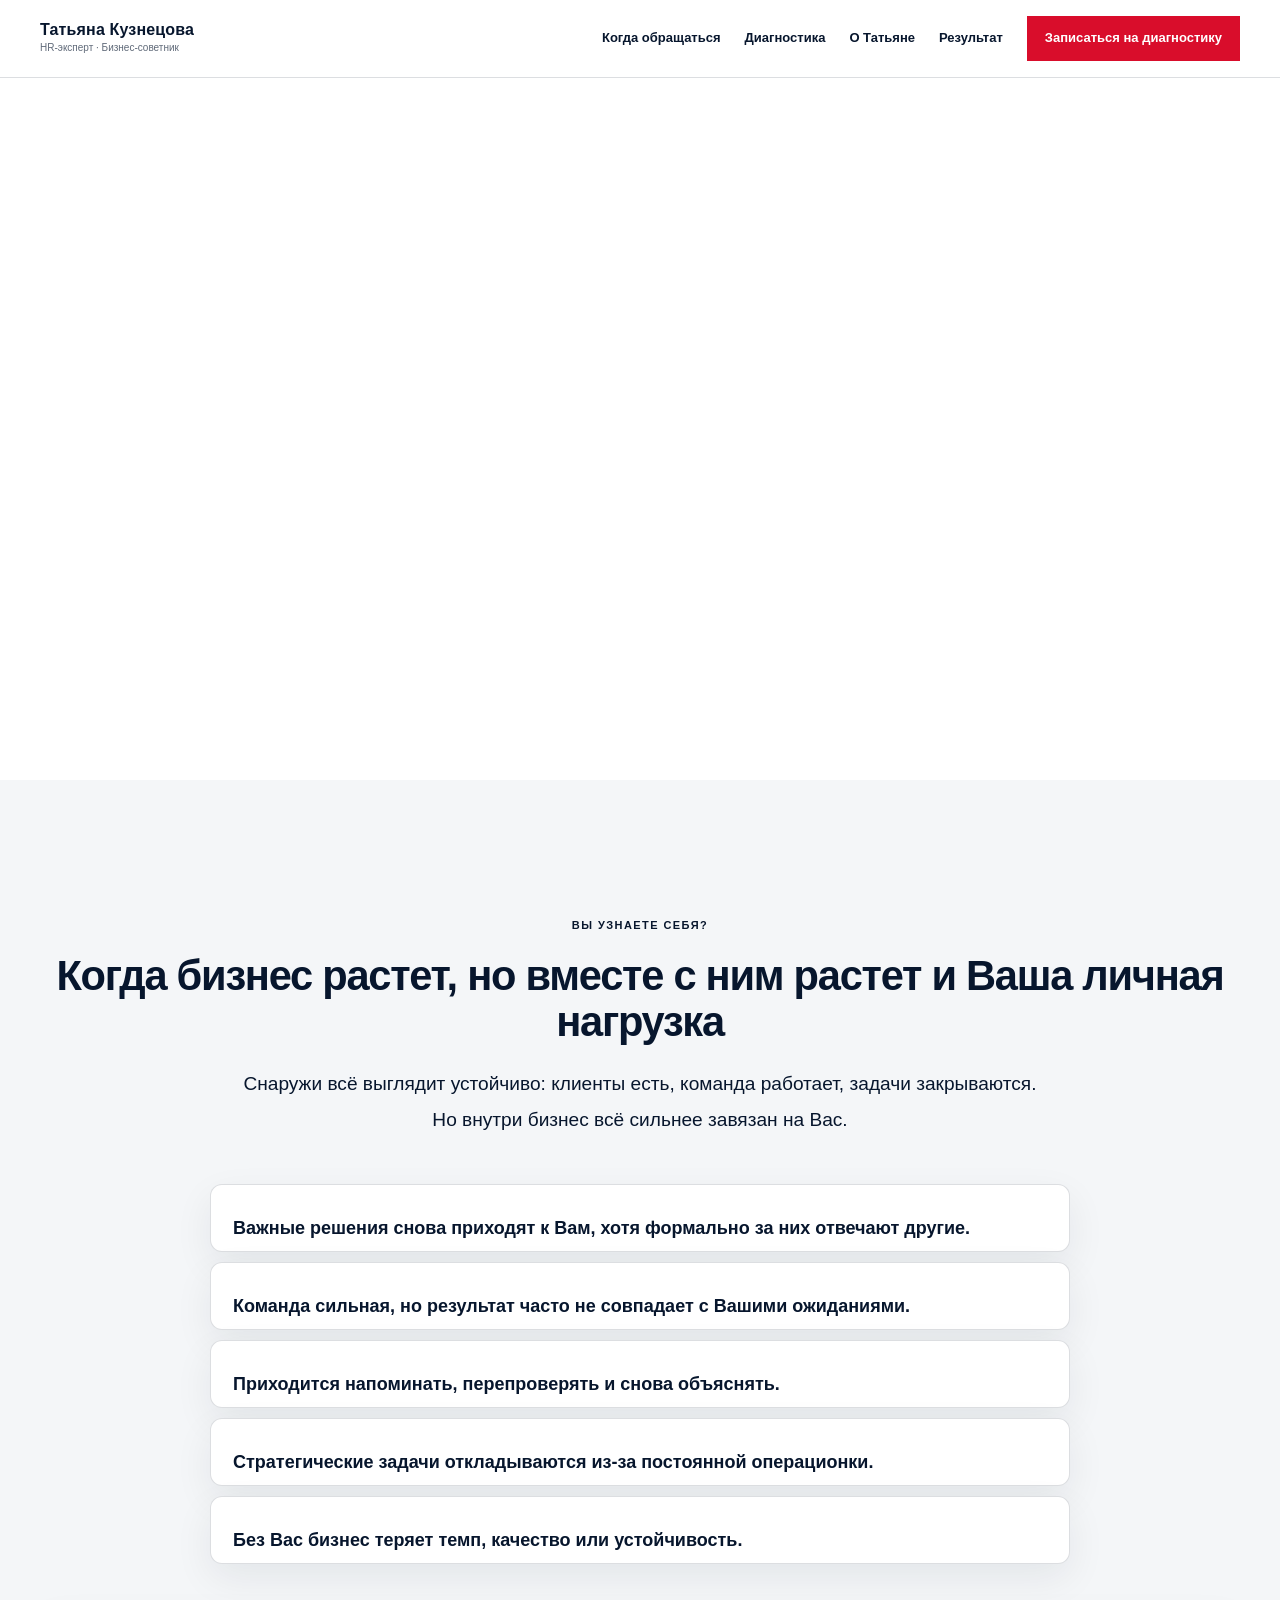
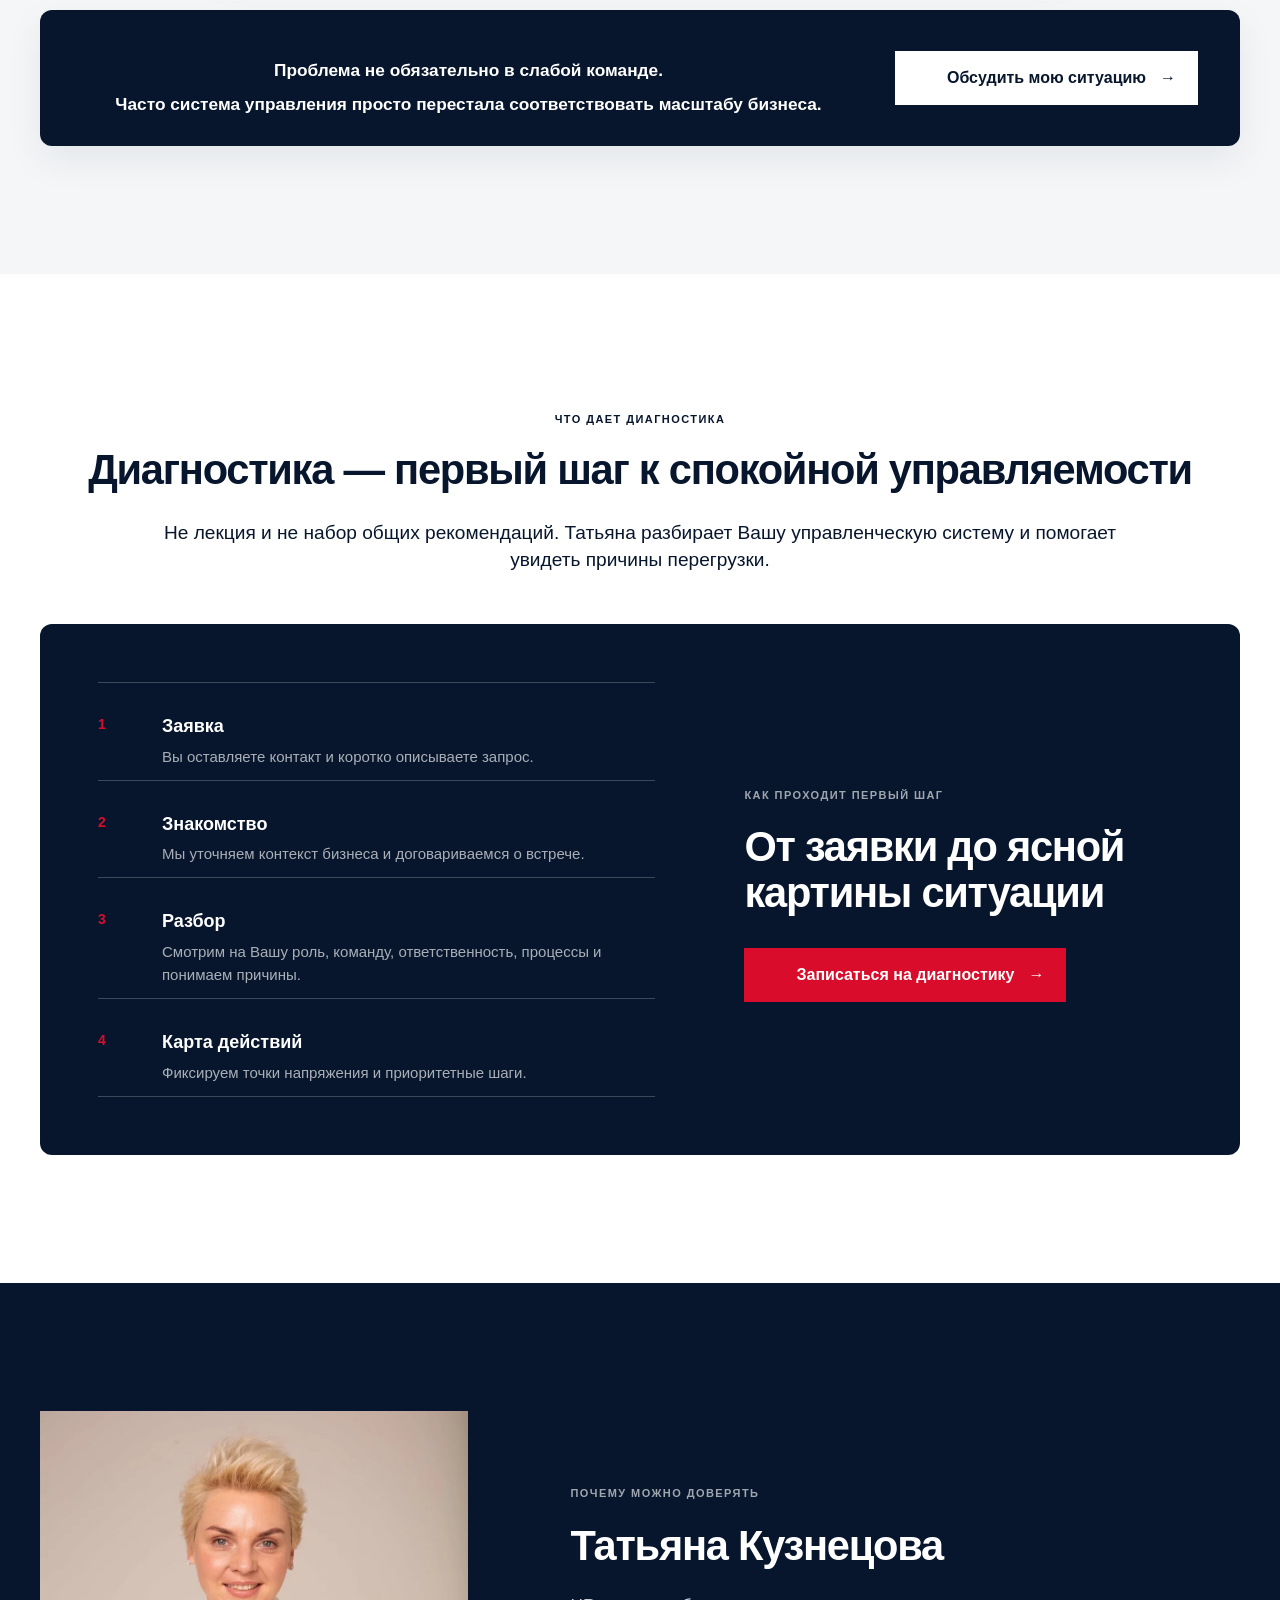
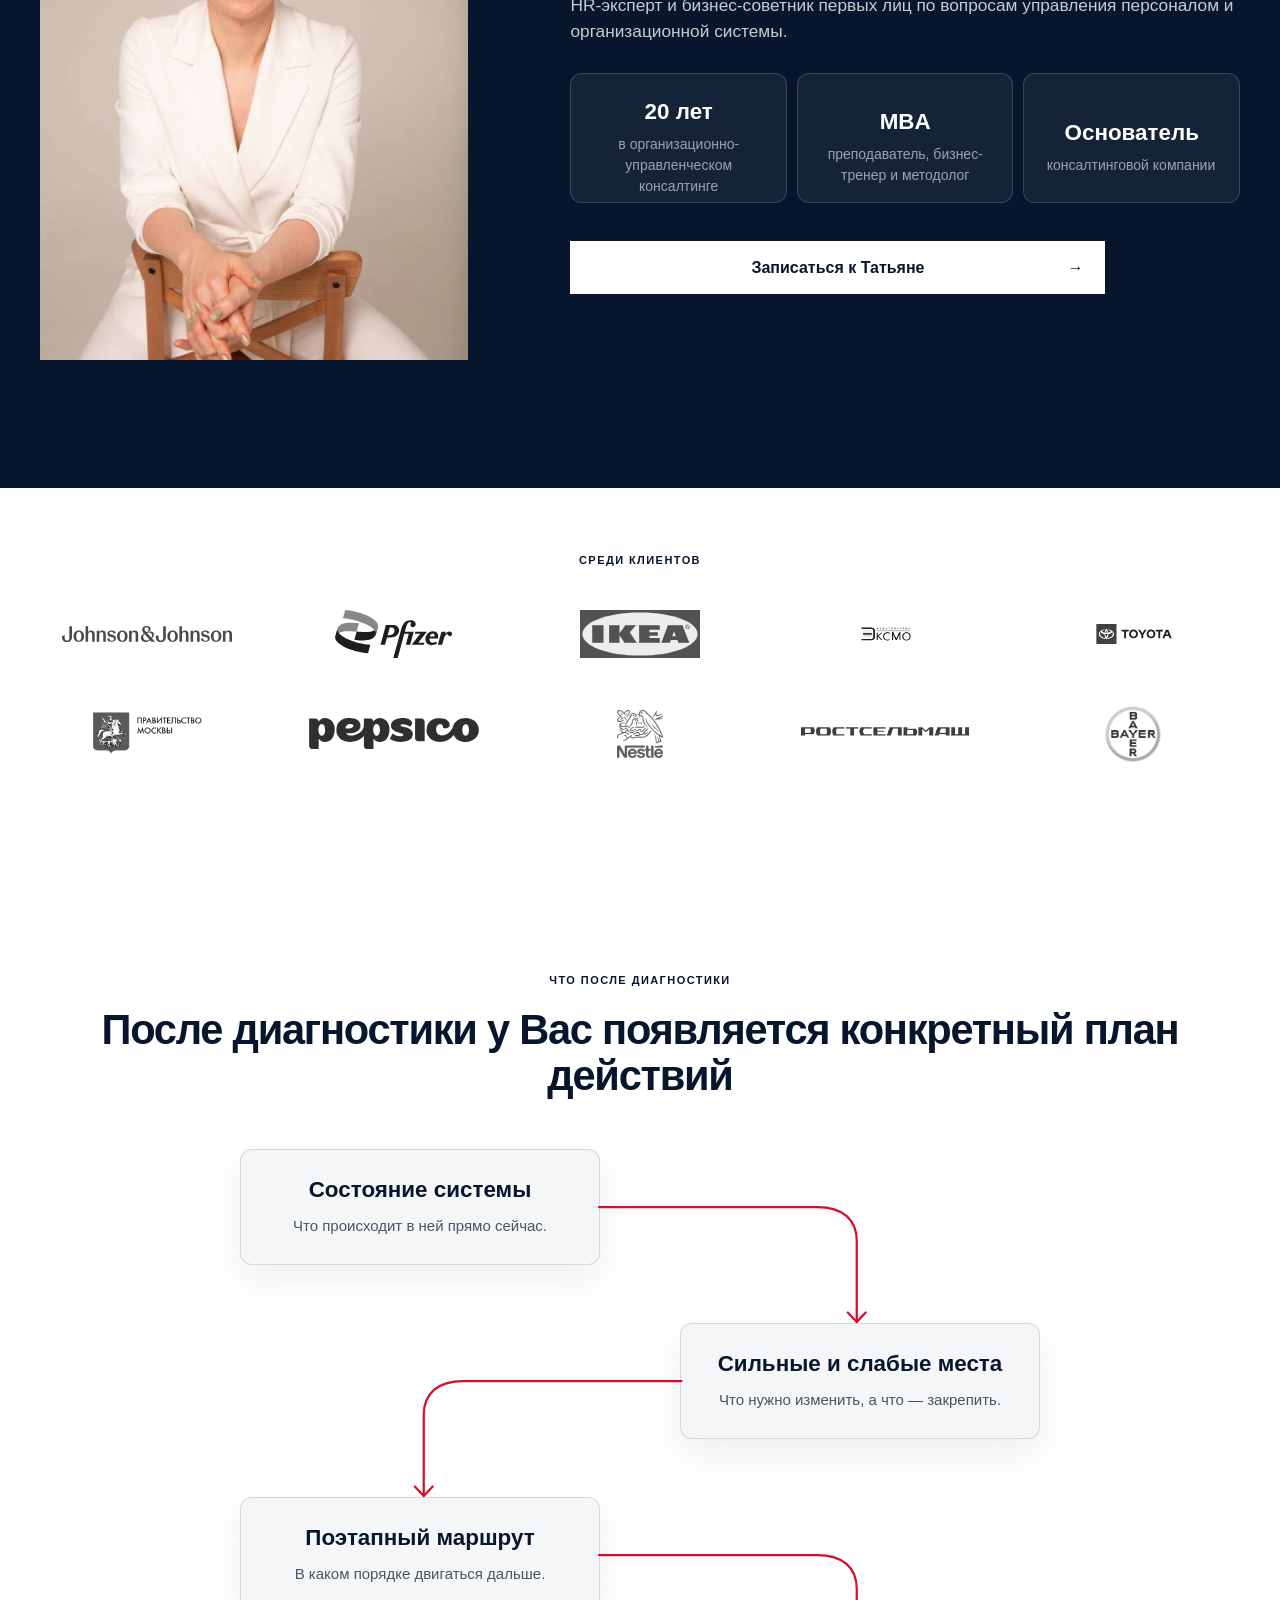
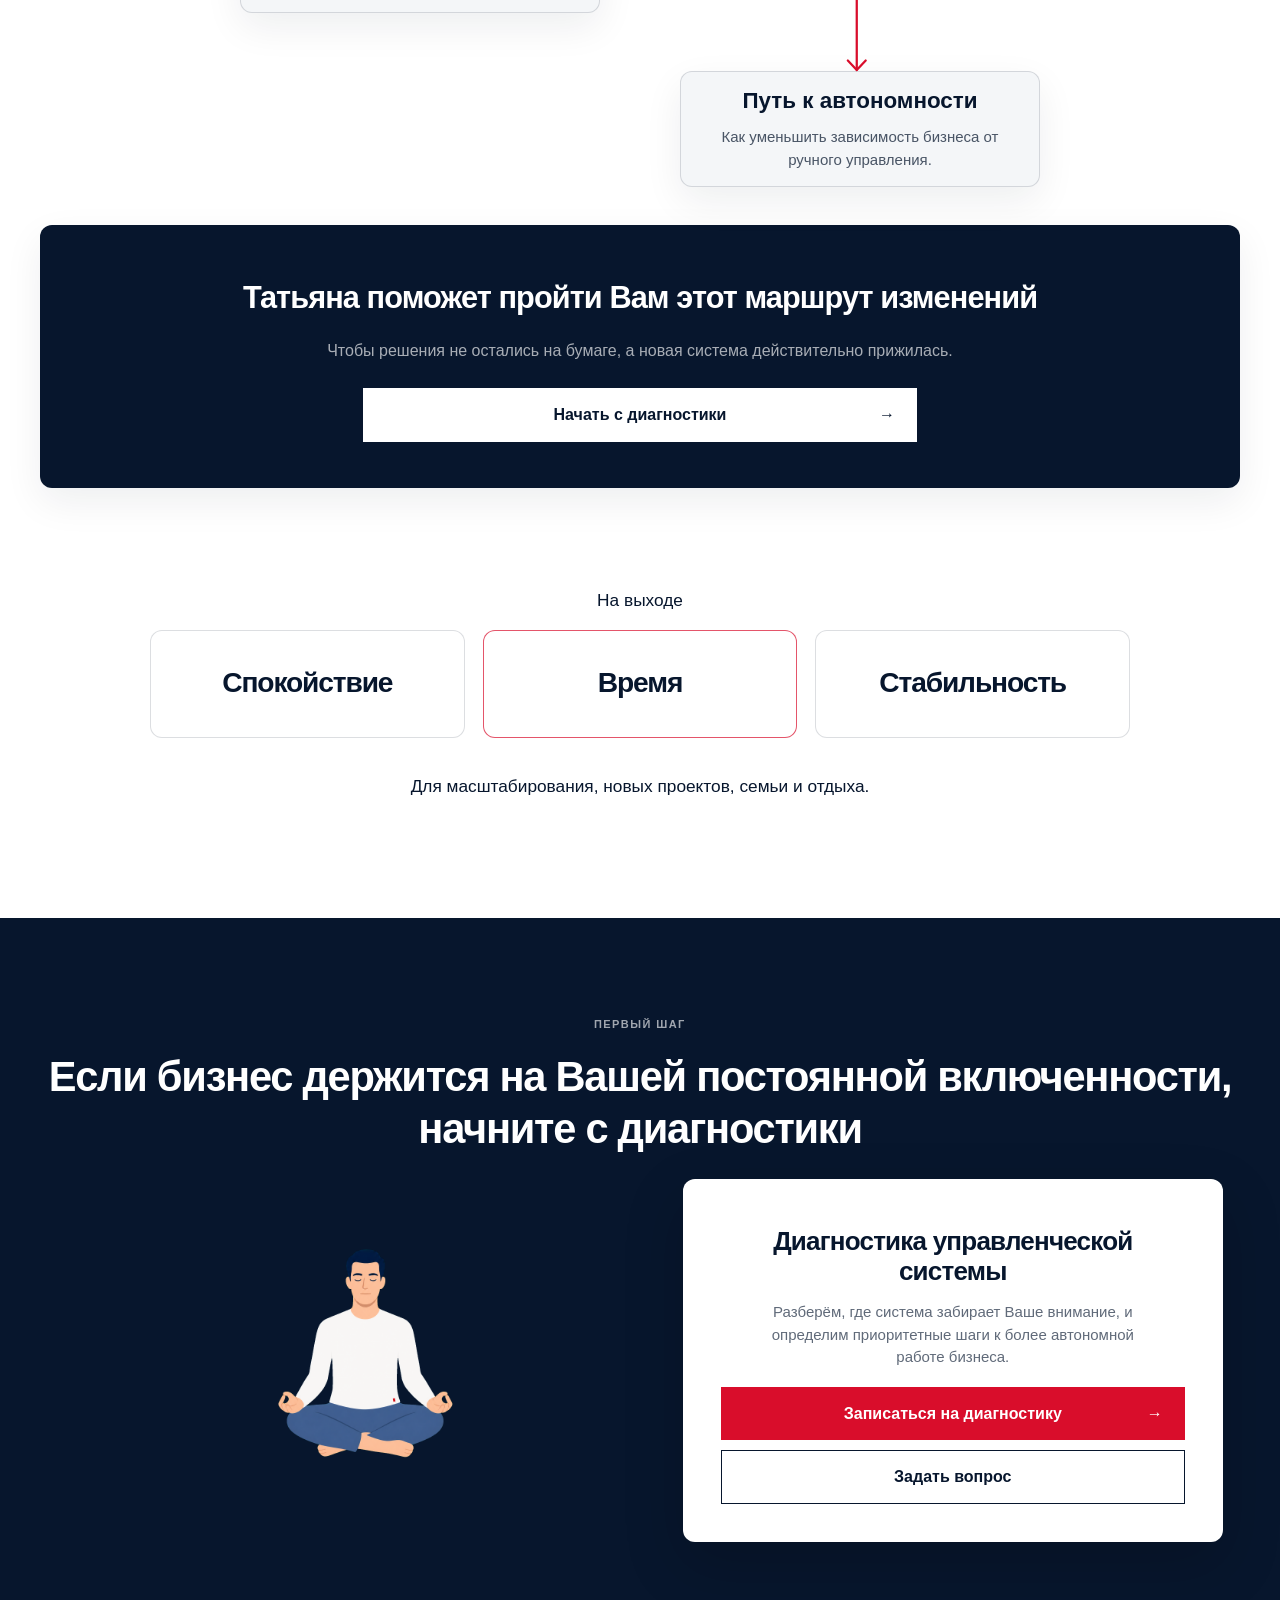
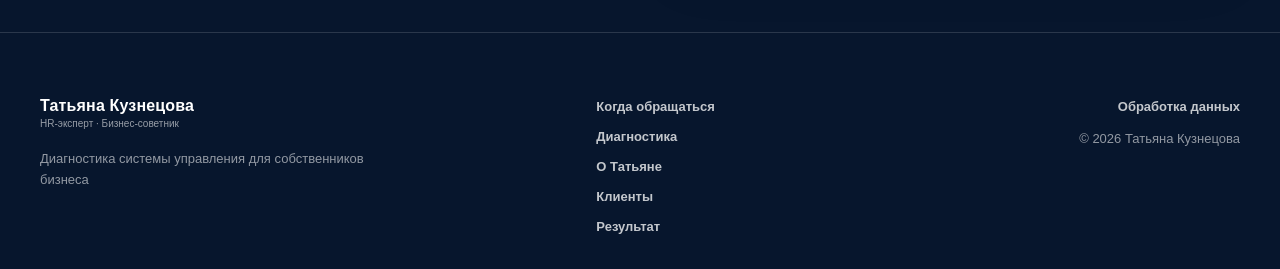
==== index.html @ 5a3c9b2d "1" ====
<!doctype html>
<html lang="ru" class="typography-preview">
<head>
  <meta charset="utf-8">
  <meta name="viewport" content="width=device-width, initial-scale=1">
  <meta name="theme-color" content="#07162d">
  <meta name="description" content="Диагностика системы управления с Татьяной Кузнецовой — для собственников и первых лиц бизнеса.">
  <meta property="og:title" content="Татьяна Кузнецова — диагностика системы управления">
  <meta property="og:description" content="Верните себе время, а бизнесу — эффективность.">
  <meta property="og:type" content="website">
  <meta property="og:image" content="assets/images/tatiana-white.jpg">
  <title>Татьяна Кузнецова — диагностика системы управления</title>
  <link rel="icon" href="assets/favicon.svg" type="image/svg+xml">
  <link rel="stylesheet" href="assets/css/site.css">
  <link rel="stylesheet" href="assets/css/typography-preview.css">
  <script src="assets/js/site.js" defer></script>
</head>
<body>
  <a class="skip-link" href="#main">К содержанию</a>

  <header class="site-header" data-header>
    <a class="brand" href="#top" aria-label="Татьяна Кузнецова — на главную">
      <span class="brand-copy"><strong>Татьяна Кузнецова</strong><small>HR-эксперт · Бизнес-советник</small></span>
    </a>
    <button class="menu-button" type="button" aria-expanded="false" aria-controls="site-nav" data-menu-button>
      <span class="sr-only">Открыть меню</span><span></span><span></span>
    </button>
    <nav class="site-nav" id="site-nav" aria-label="Основная навигация" data-nav>
      <a href="#recognition">Когда обращаться</a>
      <a href="#diagnostics">Диагностика</a>
      <a href="#about">О Татьяне</a>
      <a href="#result">Результат</a>
      <a class="header-cta" href="#application" data-open-form data-request="Записаться на диагностику">Записаться на диагностику</a>
    </nav>
  </header>

  <main id="main">
    <section class="hero" id="top" aria-labelledby="hero-title">
      <div class="hero-copy">
        <p class="eyebrow">Диагностика системы управления для собственников</p>
        <h1 id="hero-title">Верните себе время, а бизнесу — эффективность</h1>
        <p class="hero-lead">Если бизнес работает, но ключевые решения, контроль и ответственность по-прежнему держатся на Вашем личном участии.</p>
        <div class="hero-actions">
          <a class="button button-primary" href="#application" data-open-form data-request="Записаться на диагностику">Записаться на диагностику <span aria-hidden="true">→</span></a>
          <a class="secondary-link" href="#recognition">Понять, подойдет ли мне</a>
        </div>
      </div>

      <div class="hero-visual" aria-label="Татьяна Кузнецова">
        <img src="assets/images/tatiana-red-cutout-v2.png" width="1087" height="1447" alt="Татьяна Кузнецова в красном костюме" fetchpriority="high">
        <div class="hero-experience"><strong>20 лет</strong><span>в организационно-управленческом консалтинге</span></div>
      </div>
    </section>

    <section class="section recognition" id="recognition" aria-labelledby="recognition-title">
      <div class="section-heading">
        <p class="eyebrow dark">Вы узнаете себя?</p>
        <h2 id="recognition-title">Когда бизнес растет, но вместе с ним растет и Ваша личная нагрузка</h2>
        <p class="recognition-lead"><span>Снаружи всё выглядит устойчиво: клиенты есть, команда работает, задачи закрываются.</span><span>Но внутри бизнес всё сильнее завязан на Вас.</span></p>
      </div>

      <div class="problem-grid">
        <article><p>Важные решения снова приходят к Вам, хотя формально за них отвечают другие.</p></article>
        <article><p>Команда сильная, но результат часто не совпадает с Вашими ожиданиями.</p></article>
        <article><p>Приходится напоминать, перепроверять и снова объяснять.</p></article>
        <article><p>Стратегические задачи откладываются из-за постоянной операционки.</p></article>
        <article><p>Без Вас бизнес теряет темп, качество или устойчивость.</p></article>
      </div>

      <div class="recognition-conclusion">
        <p><span>Проблема не обязательно в слабой команде.</span><span>Часто система управления просто перестала соответствовать масштабу бизнеса.</span></p>
        <a class="button button-primary" href="#application" data-open-form data-request="Обсудить мою ситуацию">Обсудить мою ситуацию <span aria-hidden="true">→</span></a>
      </div>
    </section>

    <section class="section diagnostics" id="diagnostics" aria-labelledby="diagnostics-title">
      <div class="section-heading compact">
        <p class="eyebrow dark">Что дает диагностика</p>
        <h2 id="diagnostics-title">Диагностика — первый шаг к спокойной управляемости</h2>
        <p class="diagnostics-intro">Не лекция и не набор общих рекомендаций. Татьяна разбирает Вашу управленческую систему и помогает увидеть причины перегрузки.</p>
      </div>

      <div class="process">
        <div class="process-intro">
          <p class="eyebrow light">Как проходит первый шаг</p>
          <h3>От заявки до ясной картины ситуации</h3>
          <a class="button button-white" href="#application" data-open-form data-request="Записаться на диагностику">Записаться на диагностику <span aria-hidden="true">→</span></a>
        </div>
        <ol class="process-steps">
          <li><span>1</span><div><strong>Заявка</strong><p>Вы оставляете контакт и коротко описываете запрос.</p></div></li>
          <li><span>2</span><div><strong>Знакомство</strong><p>Мы уточняем контекст бизнеса и договариваемся о встрече.</p></div></li>
          <li><span>3</span><div><strong>Разбор</strong><p>Смотрим на Вашу роль, команду, ответственность, процессы и понимаем причины.</p></div></li>
          <li><span>4</span><div><strong>Карта действий</strong><p>Фиксируем точки напряжения и приоритетные шаги.</p></div></li>
        </ol>
      </div>
    </section>

    <section class="section about" id="about" aria-labelledby="about-title">
      <div class="about-heading">
        <p class="eyebrow light">Почему можно доверять</p>
        <h2 id="about-title">Татьяна Кузнецова</h2>
      </div>

      <div class="about-photo">
        <img src="assets/images/tatiana-white.jpg" width="933" height="1400" alt="Татьяна Кузнецова" loading="lazy">
      </div>

      <div class="about-copy">
        <p class="about-lead">HR-эксперт и бизнес-советник первых лиц по вопросам управления персоналом и организационной системы.</p>

        <div class="facts">
          <div><strong>20 лет</strong><p>в организационно-управленческом консалтинге</p></div>
          <div><strong>MBA</strong><p>преподаватель, бизнес-тренер и методолог</p></div>
          <div><strong>Основатель</strong><p>консалтинговой компании</p></div>
        </div>

        <div class="about-action">
          <a class="button button-primary" href="#application" data-open-form data-request="Записаться к Татьяне">Записаться к Татьяне <span aria-hidden="true">→</span></a>
        </div>
      </div>
    </section>

    <section class="clients" id="clients" aria-labelledby="clients-title">
      <p class="eyebrow dark" id="clients-title">Среди клиентов</p>
      <ul class="client-list" aria-label="Компании-клиенты">
        <li><img src="assets/logos/johnson-johnson.svg" width="577" height="54" alt="Johnson &amp; Johnson" loading="lazy" decoding="async"></li>
        <li><img src="assets/logos/pfizer.svg" width="1000" height="409" alt="Pfizer" loading="lazy" decoding="async"></li>
        <li><img src="assets/logos/ikea.svg" width="100" height="40" alt="IKEA" loading="lazy" decoding="async"></li>
        <li><img src="assets/logos/eksmo.png" width="600" height="600" alt="Издательство Эксмо" loading="lazy" decoding="async"></li>
        <li><img src="assets/logos/toyota.svg" width="1300" height="550" alt="Toyota" loading="lazy" decoding="async"></li>
        <li><img src="assets/logos/moscow.png" width="700" height="300" alt="Правительство Москвы" loading="lazy" decoding="async"></li>
        <li><img src="assets/logos/pepsico.svg" width="733" height="134" alt="PepsiCo" loading="lazy" decoding="async"></li>
        <li><img src="assets/logos/nestle.png" width="500" height="518" alt="Nestlé" loading="lazy" decoding="async"></li>
        <li><img src="assets/logos/rostselmash.png" width="298" height="29" alt="Ростсельмаш" loading="lazy" decoding="async"></li>
        <li><img src="assets/logos/bayer.png" width="500" height="500" alt="Bayer" loading="lazy" decoding="async"></li>
      </ul>
    </section>

    <section class="section result" id="result" aria-labelledby="result-title">
      <div class="section-heading">
        <p class="eyebrow dark">Что после диагностики</p>
        <h2 id="result-title">После диагностики у Вас появляется конкретный план действий</h2>
      </div>

      <div class="result-layout">
        <ol class="result-list">
          <li>
            <div><strong>Состояние системы</strong><p>Что происходит в ней прямо сейчас.</p></div>
            <svg class="result-route result-route-desktop result-route-right" viewBox="0 0 300 170" preserveAspectRatio="none" aria-hidden="true" focusable="false">
                <path class="result-route-line" pathLength="1" d="M0 0 H244 C272 0 288 18 288 50 V170" />
                <path class="result-route-head" d="M278 156 L288 170 L298 156" />
            </svg>
            <svg class="result-route result-route-mobile" viewBox="0 0 80 100" preserveAspectRatio="none" aria-hidden="true" focusable="false">
              <path class="result-route-line" pathLength="1" d="M40 0 V100" />
              <path class="result-route-head" d="M29 84 L40 100 L51 84" />
            </svg>
          </li>
          <li>
            <div><strong>Сильные и слабые места</strong><p>Что нужно изменить, а что — закрепить.</p></div>
            <svg class="result-route result-route-desktop result-route-left" viewBox="0 0 300 170" preserveAspectRatio="none" aria-hidden="true" focusable="false">
                <path class="result-route-line" pathLength="1" d="M0 0 H244 C272 0 288 18 288 50 V170" />
                <path class="result-route-head" d="M278 156 L288 170 L298 156" />
            </svg>
            <svg class="result-route result-route-mobile" viewBox="0 0 80 100" preserveAspectRatio="none" aria-hidden="true" focusable="false">
              <path class="result-route-line" pathLength="1" d="M40 0 V100" />
              <path class="result-route-head" d="M29 84 L40 100 L51 84" />
            </svg>
          </li>
          <li>
            <div><strong>Поэтапный маршрут</strong><p>В каком порядке двигаться дальше.</p></div>
            <svg class="result-route result-route-desktop result-route-right" viewBox="0 0 300 170" preserveAspectRatio="none" aria-hidden="true" focusable="false">
                <path class="result-route-line" pathLength="1" d="M0 0 H244 C272 0 288 18 288 50 V170" />
                <path class="result-route-head" d="M278 156 L288 170 L298 156" />
            </svg>
            <svg class="result-route result-route-mobile" viewBox="0 0 80 100" preserveAspectRatio="none" aria-hidden="true" focusable="false">
              <path class="result-route-line" pathLength="1" d="M40 0 V100" />
              <path class="result-route-head" d="M29 84 L40 100 L51 84" />
            </svg>
          </li>
          <li><div><strong>Путь к автономности</strong><p>Как уменьшить зависимость бизнеса от ручного управления.</p></div></li>
        </ol>

        <aside class="support-card">
          <h3>Татьяна поможет пройти Вам этот маршрут изменений</h3>
          <p>Чтобы решения не остались на бумаге, а новая система действительно прижилась.</p>
          <a class="button button-primary" href="#application" data-open-form data-request="Записаться на диагностику">Начать с диагностики <span aria-hidden="true">→</span></a>
        </aside>
      </div>

      <div class="outcome">
        <p>На выходе</p>
        <div class="outcome-cards">
          <strong class="outcome-card outcome-card-left">Спокойствие</strong>
          <strong class="outcome-card outcome-card-center">Время</strong>
          <strong class="outcome-card outcome-card-right">Стабильность</strong>
        </div>
        <p>Для масштабирования, новых проектов, семьи и отдыха.</p>
      </div>
    </section>

    <section class="application" id="application" aria-labelledby="application-title">
      <div class="application-copy">
        <p class="eyebrow light">Первый шаг</p>
        <h2 id="application-title"><span>Если бизнес держится на Вашей постоянной включенности,</span><span>начните с диагностики</span></h2>
      </div>

      <img class="application-illustration" src="assets/images/calm-business-owner-schematic-white-v3.png" width="1024" height="1536" alt="Схематичная фигура человека в белой футболке и спокойной позе" loading="lazy">

      <div class="application-card">
        <h3>Диагностика управленческой системы</h3>
        <p class="application-card-copy">Разберём, где система забирает Ваше внимание, и определим приоритетные шаги к более автономной работе бизнеса.</p>
        <div class="application-actions">
          <a class="button button-primary" href="#application" data-open-form data-request="Записаться на диагностику">Записаться на диагностику <span aria-hidden="true">→</span></a>
          <a class="secondary-link" href="#application" data-open-form data-request="Задать вопрос">Задать вопрос</a>
        </div>
      </div>
    </section>
  </main>

  <footer class="site-footer">
    <div class="footer-brand">
      <a class="brand" href="#top" aria-label="Татьяна Кузнецова — вернуться в начало страницы"><span class="brand-copy"><strong>Татьяна Кузнецова</strong><small>HR-эксперт · Бизнес-советник</small></span></a>
      <p>Диагностика системы управления для собственников бизнеса</p>
    </div>
    <nav class="footer-nav" aria-label="Навигация в подвале">
      <a href="#recognition">Когда обращаться</a>
      <a href="#diagnostics">Диагностика</a>
      <a href="#about">О Татьяне</a>
      <a href="#clients">Клиенты</a>
      <a href="#result">Результат</a>
    </nav>
    <div class="footer-meta">
      <a href="privacy-policy.html">Обработка данных</a>
      <p>© <span data-year></span> Татьяна Кузнецова</p>
    </div>
  </footer>

  <dialog class="contact-dialog" data-dialog aria-labelledby="dialog-title">
    <div class="dialog-panel">
      <button class="dialog-close" type="button" aria-label="Закрыть форму" data-close-dialog>×</button>
      <p class="eyebrow dark">Первый шаг</p>
      <h2 id="dialog-title">Оставить заявку</h2>

      <form class="contact-form" data-form novalidate>
        <div class="field request-field">
          <label for="request">Задача</label>
          <div class="select-shell">
            <select id="request" name="request" required data-request-select>
              <option value="Записаться на диагностику">Записаться на диагностику</option>
              <option value="Обсудить мою ситуацию">Обсудить мою ситуацию</option>
              <option value="Записаться к Татьяне">Записаться к Татьяне</option>
              <option value="Задать вопрос">Задать вопрос</option>
            </select>
          </div>
        </div>
        <div class="field">
          <label for="name">Ваше имя</label>
          <input id="name" name="name" type="text" autocomplete="off" maxlength="80" required>
          <span class="field-error" data-error-for="name"></span>
        </div>
        <div class="field">
          <label for="contact">Телефон, Telegram или email</label>
          <input id="contact" name="contact" type="text" autocomplete="off" inputmode="text" maxlength="120" required>
          <span class="field-error" data-error-for="contact"></span>
        </div>
        <div class="honeypot" aria-hidden="true"><label for="website">Сайт</label><input id="website" name="website" type="text" tabindex="-1" autocomplete="off"></div>
        <label class="consent"><input type="checkbox" name="consent" required><span>Я согласен(на) на <a href="privacy-policy.html" target="_blank" rel="noopener">обработку данных</a> для ответа на обращение.</span></label>
        <button class="button button-primary submit-button" type="submit">Отправить заявку <span aria-hidden="true">→</span></button>
        <p class="form-status" role="status" aria-live="polite" data-form-status></p>
      </form>
    </div>
  </dialog>
</body>
</html>
---- assets/css/site.css ----
:root {
  --navy: #07162d;
  --red: #d90d2b;
  --white: #ffffff;
  --surface: #f4f6f8;
  --text: var(--navy);
  --muted: rgba(7, 22, 45, .64);
  --line: rgba(7, 22, 45, .14);
  --radius: 12px;
  --card-shadow: 0 14px 38px rgba(7, 22, 45, .07);
  --font: Arial, "Helvetica Neue", Helvetica, sans-serif;
  --container-width: 1240px;
  --container-gutter: 40px;
  --container-padding: max(var(--container-gutter), calc((100vw - var(--container-width)) / 2));
  --section-title-size: clamp(calc(2.3rem - 4px), calc(3.8vw - 4px), calc(4rem - 4px));
}

* { box-sizing: border-box; }
html { scroll-behavior: smooth; scroll-padding-top: 86px; }
body { margin: 0; color: var(--text); background: var(--white); font-family: var(--font); font-size: 17px; line-height: 1.55; -webkit-font-smoothing: antialiased; }
body.dialog-open { overflow: hidden; }
img { display: block; width: 100%; height: auto; }
a { color: inherit; }
button, input, textarea, select { font: inherit; }
.sr-only { position: absolute; width: 1px; height: 1px; padding: 0; margin: -1px; overflow: hidden; clip: rect(0,0,0,0); white-space: nowrap; border: 0; }
.skip-link { position: fixed; z-index: 1000; top: 10px; left: 10px; transform: translateY(-150%); padding: 10px 14px; color: white; background: var(--navy); }
.skip-link:focus { transform: none; }

.site-header { position: fixed; z-index: 100; top: 0; left: 0; display: flex; align-items: center; justify-content: space-between; width: 100%; min-height: 78px; padding: 12px var(--container-padding); border-bottom: 1px solid var(--line); background: rgba(255,255,255,.96); backdrop-filter: blur(12px); }
.brand { display: inline-flex; align-items: center; color: var(--navy); text-decoration: none; }
.brand-copy { display: grid; gap: 1px; }
.brand-copy strong { font-size: 16px; letter-spacing: .01em; line-height: 1.15; }
.brand-copy small { color: var(--muted); font-size: 10px; }
.site-nav { display: flex; align-items: center; gap: 24px; }
.site-nav a { font-size: 13px; font-weight: 600; text-decoration: none; }
.site-nav a:not(.header-cta):hover { color: var(--red); }
.header-cta { padding: 12px 18px; color: white; background: var(--red); text-align: center; transition: transform .24s cubic-bezier(.22,.72,.18,1); }
.header-cta:hover, .header-cta:focus-visible { transform: scale(1.025); }
.menu-button { display: none; transition: transform .24s cubic-bezier(.22,.72,.18,1); }
.menu-button:hover, .menu-button:focus-visible { transform: scale(1.025); }

.hero { display: grid; grid-template-columns: minmax(0, 1.08fr) minmax(420px, .92fr); min-height: 780px; padding-top: 78px; background: white; }
.hero-copy { display: flex; flex-direction: column; justify-content: center; padding: 80px 6vw 70px var(--container-padding); }
.eyebrow { margin: 0 0 22px; color: var(--navy); font-size: 11px; font-weight: 800; letter-spacing: .13em; text-transform: uppercase; }
.eyebrow.dark { color: var(--navy); }
.eyebrow.light { color: rgba(255,255,255,.62); }
h1, h2, h3, p { margin-top: 0; }
h1, h2, h3 { color: var(--navy); font-family: var(--font); font-weight: 750; letter-spacing: -.03em; }
h1 { max-width: 770px; margin-bottom: 26px; font-size: clamp(calc(3rem - 4px), calc(5vw - 4px), calc(5.5rem - 4px)); line-height: 1.02; }
.hero-lead { max-width: 660px; margin-bottom: 32px; color: var(--muted); font-size: clamp(calc(1.05rem - 2px), calc(1.45vw - 2px), calc(1.3rem - 2px)); font-weight: 400; line-height: 1.5; }
.hero-actions { display: flex; align-items: center; gap: 26px; }
.button { position: relative; display: inline-flex; align-items: center; justify-content: center; min-width: 260px; padding: 18px 52px; border: 0; color: white; background: var(--navy); font-weight: 700; line-height: 1.1; text-align: center; text-decoration: none; cursor: pointer; transition: transform .24s cubic-bezier(.22,.72,.18,1); }
.button > span[aria-hidden="true"] { position: absolute; right: 22px; display: inline-block; transition: transform .28s cubic-bezier(.22,.72,.18,1); }
.button:hover, .button:focus-visible { transform: scale(1.025); }
.button:hover > span[aria-hidden="true"], .button:focus-visible > span[aria-hidden="true"] { transform: translateX(7px); }
.button-primary { background: var(--red); }
.button-white { color: var(--navy); background: white; }
.process .button-white { color: white; background: var(--red); }
.recognition-conclusion .button-primary, .about-action .button-primary, .support-card .button-primary { color: var(--navy); background: white; }
.secondary-link { display: inline-flex; align-items: center; justify-content: center; min-width: 260px; padding: 17px 22px; border: 1px solid var(--navy); color: var(--navy); background: white; font-size: 14px; font-weight: 700; line-height: 1.1; text-align: center; text-decoration: none; transition: transform .24s cubic-bezier(.22,.72,.18,1); }
.secondary-link:hover, .secondary-link:focus-visible { transform: scale(1.025); }
.hero-visual { position: relative; display: flex; align-items: flex-end; justify-content: center; overflow: hidden; background: var(--navy); }
.hero-visual > img { position: relative; z-index: 1; width: min(92%, 650px); max-height: 700px; object-fit: contain; object-position: bottom; }
.hero-experience { position: absolute; z-index: 2; right: auto; bottom: 0; left: 0; display: grid; max-width: 250px; padding: 21px 23px; color: white; background: var(--navy); box-shadow: none; }
.hero-experience strong { font-size: 1.7rem; line-height: 1.05; }
.hero-experience span { margin-top: 5px; color: rgba(255,255,255,.76); font-size: 12px; line-height: 1.42; }

.section { padding: clamp(90px, 10vw, 145px) var(--container-padding); }
.section-heading { display: grid; grid-template-columns: 1.05fr .95fr; gap: 55px; align-items: end; margin-bottom: 60px; }
.section-heading .eyebrow { grid-column: 1 / -1; margin-bottom: -20px; }
.section-heading h2 { max-width: 800px; margin: 0; font-size: var(--section-title-size); line-height: 1.08; }
.section-heading > p:last-child { max-width: 500px; margin: 0; color: var(--muted); font-size: 12px; font-weight: 400; line-height: 1.55; }
.section-heading.compact { grid-template-columns: 1.15fr .85fr; }
.recognition .section-heading, .diagnostics .section-heading, .result .section-heading { grid-template-columns: 1fr; gap: 0; align-items: start; }
.recognition .section-heading .eyebrow, .diagnostics .section-heading .eyebrow, .result .section-heading .eyebrow { margin-bottom: 20px; }
.result .section-heading .eyebrow { text-align: center; }
.recognition .section-heading h2, .diagnostics .section-heading h2, .result .section-heading h2 { grid-column: 1 / -1; width: 100%; max-width: none; }
.recognition .section-heading > p.recognition-lead { grid-column: 1 / -1; max-width: 980px; margin: 26px auto 0; color: var(--navy); font-size: clamp(calc(1.15rem - 2px), calc(1.65vw - 2px), calc(1.4rem - 2px)); font-weight: 400; line-height: 1.45; }
.recognition-lead span { display: block; }
.recognition-lead span + span { margin-top: 8px; }
.recognition { background: var(--surface); text-align: center; }
.problem-grid { display: grid; grid-template-columns: 1fr; gap: 10px; width: min(100%, 860px); margin: 0 auto; }
.problem-grid article { position: relative; min-height: 0; overflow: hidden; padding: 20px 22px; border: 1px solid var(--line); border-radius: var(--radius); background: white; text-align: left; box-shadow: var(--card-shadow); }
.problem-grid p { margin: 0; color: var(--navy); font-size: 1.12rem; font-weight: 650; line-height: 1.42; text-align: left; text-wrap: pretty; }
.recognition-conclusion { display: grid; grid-template-columns: 1fr auto; gap: 40px; align-items: center; margin-top: 46px; padding: 38px 42px; border-radius: var(--radius); color: white; background: var(--navy); box-shadow: var(--card-shadow); }
.recognition-conclusion p { max-width: 760px; margin: 0 auto; color: white; font-size: 1.25rem; font-weight: 650; }
.recognition-conclusion p span { display: block; }
.recognition-conclusion p span + span { margin-top: 8px; }

.diagnostics { background: white; text-align: center; }
.diagnostics .section-heading h2 { grid-column: 1 / -1; }
.section-heading > p.diagnostics-intro { grid-column: 1 / -1; max-width: 980px; margin: 26px auto 0; color: var(--navy); font-size: clamp(calc(1.15rem - 2px), calc(1.65vw - 2px), calc(1.4rem - 2px)); font-weight: 400; line-height: 1.45; }
.process { display: grid; grid-template-columns: 1.12fr .88fr; gap: clamp(55px, 7vw, 95px); align-items: center; margin-top: 0; padding: 58px; border-radius: var(--radius); color: white; background: var(--navy); }
.process-intro { grid-column: 2; grid-row: 1; text-align: left; }
.process-intro h3 { max-width: 480px; margin: 0 0 42px; color: white; font-size: clamp(2rem, 3vw, 3.2rem); line-height: 1.08; }
.process-steps { grid-column: 1; grid-row: 1; display: grid; grid-template-columns: 1fr; gap: 0; margin: 0; padding: 0; border-top: 1px solid rgba(255,255,255,.22); list-style: none; text-align: left; }
.process-steps li { display: grid; grid-template-columns: 46px 1fr; gap: 18px; min-height: 0; padding: 22px 0; border: 0; border-bottom: 1px solid rgba(255,255,255,.22); border-radius: 0; background: transparent; }
.process-steps li > span { display: block; width: auto; height: auto; border: 0; border-radius: 0; color: var(--red); font-size: 15px; font-weight: 750; line-height: 1.35; }
.process-steps strong { display: block; margin-bottom: 6px; color: white; font-size: 1.15rem; line-height: 1.25; }
.process-steps p { margin: 0; color: rgba(255,255,255,.66); font-size: 14px; line-height: 1.5; }

.about { display: grid; grid-template-columns: .78fr 1.22fr; grid-template-areas: "photo heading" "photo copy"; gap: 0 clamp(55px, 8vw, 110px); align-items: center; color: white; background: var(--navy); }
.about-heading { grid-area: heading; align-self: end; }
.about-photo { grid-area: photo; }
.about-photo img { aspect-ratio: .78; object-fit: cover; object-position: 50% 24%; }
.about-copy { grid-area: copy; align-self: start; }
.about-heading h2 { margin-bottom: 24px; color: white; font-size: var(--section-title-size); line-height: 1.08; }
.about-lead { max-width: 720px; color: rgba(255,255,255,.78); font-size: calc(1.3rem - 2px); font-weight: 400; }
.facts { display: grid; grid-template-columns: repeat(3, 1fr); gap: 10px; margin: 38px 0; }
.facts div { display: flex; min-height: 125px; padding: 15px; flex-direction: column; align-items: center; justify-content: center; border: 1px solid rgba(255,255,255,.17); border-radius: var(--radius); background: rgba(255,255,255,.06); text-align: center; }
.facts strong { font-size: 1.65rem; line-height: 1.15; }
.facts p { margin: 9px 0 0; color: rgba(255,255,255,.58); font-size: 14px; line-height: 1.45; }
.about-action { display: flex; width: min(100%, 680px); flex-direction: column; align-items: flex-start; }
.about-action .button { width: min(100%, 535px); }

.clients { padding: 65px var(--container-padding); background: white; text-align: center; }
.clients .eyebrow { margin-bottom: 30px; }
.client-list { display: grid; grid-template-columns: repeat(5, minmax(0, 1fr)); gap: 28px 32px; margin: 0; padding: 0; list-style: none; }
.client-list li { display: grid; min-height: 72px; place-items: center; padding: 8px 12px; }
.client-list img { display: block; width: 100%; max-width: 170px; height: 48px; object-fit: contain; filter: grayscale(1) contrast(1.3); opacity: .88; }
.client-list img[alt="Издательство Эксмо"], .client-list img[alt="Toyota"], .client-list img[alt="Bayer"] { transform: scale(1.14); transform-origin: center; }

.result { background: white; text-align: center; }
.result-layout { display: grid; grid-template-columns: 1fr; gap: 38px; }
.result-list { --route-gap: 58px; display: grid; grid-template-columns: 1fr; gap: var(--route-gap); width: min(100%, 800px); margin: 0 auto; padding: 0; list-style: none; }
.result-list li { position: relative; display: grid; width: min(45%, 400px); min-height: 116px; place-items: center; padding: 14px 16px; border: 1px solid var(--line); border-radius: var(--radius); background: var(--surface); box-shadow: var(--card-shadow); }
.result-list li:nth-child(odd) { justify-self: start; }
.result-list li:nth-child(even) { justify-self: end; }
.result-list strong { display: block; color: var(--navy); font-size: clamp(1.25rem, 1.65vw, 1.55rem); line-height: 1.18; text-wrap: balance; }
.result-list p { margin: 10px 0 0; color: rgba(7,22,45,.72); font-size: 15px; line-height: 1.5; text-wrap: pretty; }
.result-route { position: absolute; z-index: 2; top: 50%; display: block; width: 75%; height: calc(50% + var(--route-gap)); overflow: visible; pointer-events: none; }
.result-route-right { left: 100%; }
.result-route-left { right: 100%; transform: scaleX(-1); }
.result-route-mobile { display: none; }
.result-route-line, .result-route-head { fill: none; stroke: var(--red); stroke-linecap: round; stroke-linejoin: round; stroke-width: 2.25; vector-effect: non-scaling-stroke; }
.result-route-line { stroke-dasharray: 1; stroke-dashoffset: 0; }
.result-route-head { opacity: 1; }
.result-list.route-sequence li { --card-delay: .08s; --route-delay: .6s; opacity: 0; transform: translate(-32px, 18px) scale(.97); transition: opacity .5s ease, transform .5s cubic-bezier(.22,.72,.18,1); }
.result-list.route-sequence li:nth-child(even) { transform: translate(32px, 18px) scale(.97); }
.result-list.route-sequence li:nth-child(2) { --card-delay: 1.56s; --route-delay: 2.08s; }
.result-list.route-sequence li:nth-child(3) { --card-delay: 3.04s; --route-delay: 3.56s; }
.result-list.route-sequence li:nth-child(4) { --card-delay: 4.52s; }
.result-list.route-sequence .result-route-line { stroke-dashoffset: 1; }
.result-list.route-sequence .result-route-head { opacity: 0; }
.result-list.route-sequence.in-view li { opacity: 1; transform: none; transition-delay: var(--card-delay); }
.result-list.route-sequence.in-view .result-route-line { stroke-dashoffset: 0; transition: stroke-dashoffset .88s cubic-bezier(.4,0,.2,1) var(--route-delay); }
.result-list.route-sequence.in-view .result-route-head { opacity: 1; transition: opacity .2s ease calc(var(--route-delay) + .78s); }
.support-card { display: flex; align-items: center; flex-direction: column; justify-content: center; padding: 46px; border-radius: var(--radius); color: white; background: var(--navy); text-align: center; box-shadow: var(--card-shadow); }
.support-card h3 { margin-bottom: 24px; color: white; font-size: clamp(1.8rem, 2.6vw, 2.8rem); line-height: 1.1; text-align: center; }
.support-card > p:not(.eyebrow) { max-width: 820px; margin: 0 auto 34px; color: rgba(255,255,255,.65); font-size: 15px; text-align: center; }
.support-card .button { width: 50%; }
.outcome { margin-top: 90px; padding: 0; text-align: center; background: transparent; }
.outcome > p { margin: 0; color: var(--navy); font-size: clamp(calc(1.15rem - 2px), calc(1.55vw - 2px), calc(1.35rem - 2px)); font-weight: 400; line-height: 1.45; }
.outcome > p:first-child { margin-bottom: 26px; }
.outcome > p:last-child { margin-top: 26px; }
.outcome-cards { --outcome-gap: 18px; display: grid; grid-template-columns: repeat(3, minmax(0, 1fr)); gap: var(--outcome-gap); width: min(100%, 980px); margin: 0 auto; }
.outcome-card { position: relative; display: grid; min-height: 108px; place-items: center; padding: 18px; border: 1px solid var(--line); border-radius: var(--radius); color: var(--navy); background: white; font-size: clamp(1.65rem, 2.55vw, 2.65rem); letter-spacing: -.04em; }
.outcome-card-center { z-index: 2; border-color: rgba(217,13,43,.7); }
.outcome-card-left, .outcome-card-right { z-index: 1; }
.outcome.outcome-motion .outcome-card-left, .outcome.outcome-motion .outcome-card-right { transition: transform 1.1s cubic-bezier(.22,.72,.18,1), opacity .65s ease; }
.outcome.outcome-motion:not(.in-view) .outcome-card-left { opacity: .18; transform: translateX(calc(100% + var(--outcome-gap))) scale(.96); }
.outcome.outcome-motion:not(.in-view) .outcome-card-right { opacity: .18; transform: translateX(calc(-100% - var(--outcome-gap))) scale(.96); }

.application { display: grid; grid-template-columns: repeat(2, minmax(0, 1fr)); gap: 38px clamp(32px, 4vw, 64px); align-items: center; padding: clamp(68px, 7vw, 96px) var(--container-padding); color: white; background: var(--navy); }
.application-copy { grid-column: 1 / -1; display: flex; align-items: center; flex-direction: column; justify-content: center; text-align: center; }
.application-copy h2 { width: 100%; max-width: none; margin-bottom: 0; color: white; font-size: clamp(32px, 3.15vw, 44px); line-height: 1.14; text-align: center; }
.application-copy h2 span { display: block; }
.application-copy h2 span + span { margin-top: 6px; }
.application-illustration { align-self: center; justify-self: center; width: 100%; max-width: 196px; margin: 0; translate: clamp(24px, 3vw, 48px) 0; }
.application-card { display: flex; align-self: center; justify-self: center; width: 100%; max-width: 540px; margin: 0 auto; flex-direction: column; padding: 38px; border-radius: var(--radius); color: var(--text); background: white; text-align: center; box-shadow: 0 22px 60px rgba(0,0,0,.18); }
.application-card-label { margin-bottom: 16px; color: var(--red); font-size: 11px; font-weight: 800; letter-spacing: .13em; text-transform: uppercase; }
.application-card h3 { margin-bottom: 14px; font-size: clamp(1.8rem, 2.4vw, 2.5rem); line-height: 1.1; }
.application-card-copy { max-width: 440px; margin: 0 auto 28px; color: var(--muted); font-size: 15px; line-height: 1.5; text-wrap: pretty; }
.application-actions { display: grid; gap: 10px; }
.application-actions .button, .application-actions .secondary-link { width: 100%; min-width: 0; }

@media (min-width: 921px) {
  .application-copy h2 span { white-space: nowrap; }
}

.contact-form { display: grid; gap: 18px; color: var(--text); }
.field { display: grid; gap: 6px; }
.field label { color: var(--navy); font-size: 12px; font-weight: 700; }
.field input, .field textarea { width: 100%; padding: 12px 0; border: 0; border-bottom: 1px solid var(--line); border-radius: 0; outline: none; background: transparent; resize: vertical; }
.field input::-webkit-contacts-auto-fill-button, .field input::-webkit-credentials-auto-fill-button { display: none !important; visibility: hidden; pointer-events: none; }
.field input:focus, .field textarea:focus { border-color: var(--red); box-shadow: 0 1px 0 var(--red); }
.field input.invalid { border-color: var(--red); }
.select-shell { position: relative; }
.select-shell::after { content: "⌄"; position: absolute; top: 50%; right: 15px; color: var(--navy); font-size: 18px; line-height: 1; pointer-events: none; transform: translateY(-58%); }
.field select { width: 100%; padding: 13px 42px 13px 14px; border: 1px solid var(--line); border-radius: 8px; outline: none; color: var(--navy); background: var(--surface); font-size: 13px; font-weight: 650; appearance: none; cursor: pointer; }
.field select:focus { border-color: var(--red); box-shadow: 0 0 0 2px rgba(217,13,43,.12); }
.field-error { min-height: 1em; color: var(--red); font-size: 11px; }
.consent { display: flex; gap: 9px; align-items: flex-start; color: var(--muted); font-size: 11px; }
.consent input { margin-top: 3px; accent-color: var(--red); }
.submit-button { width: 100%; }
.submit-button[disabled] { opacity: .6; cursor: wait; }
.form-status { min-height: 1.3em; margin: 0; font-size: 12px; }
.form-status.error { color: var(--red); }
.form-status.success { color: var(--navy); }
.honeypot { position: absolute; left: -9999px; }

.contact-dialog { width: min(620px, calc(100% - 32px)); max-height: calc(100vh - 32px); padding: 0; border: 0; border-radius: var(--radius); color: var(--text); background: transparent; }
.contact-dialog::backdrop { background: rgba(7,22,45,.82); backdrop-filter: blur(7px); }
.dialog-panel { position: relative; max-height: calc(100vh - 32px); overflow-y: auto; padding: 48px; background: white; }
.dialog-close { position: absolute; top: 16px; right: 16px; display: grid; width: 40px; height: 40px; place-items: center; padding: 0 0 3px; border: 1px solid var(--line); border-radius: 50%; color: var(--navy); background: white; font-size: 27px; line-height: 1; cursor: pointer; transition: transform .24s cubic-bezier(.22,.72,.18,1); }
.dialog-close:hover, .dialog-close:focus-visible { transform: scale(1.025); }
.dialog-panel h2 { margin-bottom: 24px; font-size: clamp(2.2rem, 4.5vw, 3.7rem); line-height: 1.06; }
.site-footer { display: grid; grid-template-columns: minmax(280px, 1.15fr) minmax(170px, .65fr) minmax(220px, .7fr); align-items: start; gap: 54px; padding: 54px var(--container-padding) 42px; border-top: 1px solid rgba(255,255,255,.14); color: white; background: var(--navy); font-family: var(--font); }
.site-footer .brand { color: white; }
.site-footer .brand-copy strong { color: white; font-size: 18px; }
.site-footer .brand-copy small { color: rgba(255,255,255,.58); }
.footer-brand { display: grid; gap: 18px; }
.footer-brand > p { max-width: 350px; }
.footer-nav { display: grid; gap: 10px; }
.footer-nav a, .footer-meta a { width: fit-content; color: rgba(255,255,255,.76); font-size: 13px; font-weight: 650; text-decoration: none; transition: color .2s ease; }
.footer-nav a:hover, .footer-meta a:hover { color: white; }
.footer-meta { display: grid; justify-items: end; gap: 12px; text-align: right; }
.site-footer p { margin: 0; color: rgba(255,255,255,.56); font-size: 12px; line-height: 1.55; }

.reveal { opacity: 0; transform: translateY(16px); transition: opacity .55s ease, transform .55s ease; }
.reveal.in-view { opacity: 1; transform: none; }
.text-reveal { opacity: 0; translate: 0 10px; transition: opacity .72s ease, translate .72s cubic-bezier(.22,.72,.18,1); transition-delay: var(--text-reveal-delay, 0s); will-change: opacity, translate; }
.text-reveal.text-in-view { opacity: 1; translate: 0 0; }
@media (max-width: 1050px) {
  .hero { grid-template-columns: 1.15fr .85fr; }
  .hero-copy { padding-left: 40px; }
  .hero-visual > img { width: 108%; max-width: none; }
  .process { gap: 50px; }
  .facts { grid-template-columns: repeat(2, minmax(0, 1fr)); }
  .facts div:last-child { grid-column: 1 / -1; }
  .facts div, .facts div:first-child { min-height: 0; padding: 15px; }
  .client-list { grid-template-columns: repeat(3, minmax(0, 1fr)); }
  .site-footer { grid-template-columns: minmax(280px, 1fr) auto; }
  .footer-meta { grid-column: 1 / -1; grid-template-columns: auto 1fr; justify-items: start; padding-top: 26px; border-top: 1px solid rgba(255,255,255,.14); text-align: left; }
}

@media (max-width: 920px) {
  .brand-copy small { display: none; }
  .menu-button { z-index: 2; display: grid; gap: 6px; width: 42px; height: 42px; place-content: center; border: 0; background: transparent; }
  .menu-button span:not(.sr-only) { display: block; width: 23px; height: 2px; background: var(--navy); transition: transform .2s; }
  .menu-button[aria-expanded="true"] span:nth-last-child(2) { transform: translateY(4px) rotate(45deg); }
  .menu-button[aria-expanded="true"] span:last-child { transform: translateY(-4px) rotate(-45deg); }
  .site-nav { position: fixed; inset: 78px 0 auto; display: flex; align-items: stretch; flex-direction: column; gap: 0; padding: 12px 18px 22px; border-bottom: 1px solid var(--line); background: white; transform: translateY(-140%); transition: transform .25s ease; }
  .site-nav.open { transform: none; }
  .site-nav a { padding: 14px 0; border-bottom: 1px solid var(--line); font-size: 17px; text-align: center; }
  .site-nav .header-cta { margin-top: 12px; padding: 15px; border-bottom: 0; text-align: center; }
  .application { grid-template-columns: 1fr; gap: 26px; }
  .application-copy h2 { font-size: clamp(30px, 6vw, 42px); }
  .application-illustration { justify-self: center; width: 160px; margin: 8px auto -6px; translate: 0 0; }
  .application-card { justify-self: center; margin-right: auto; margin-left: auto; }
}

@media (max-width: 780px) {
  :root { --container-gutter: 18px; --section-title-size: clamp(calc(2.25rem - 4px), calc(9.5vw - 4px), calc(3.4rem - 4px)); }
  body { font-size: 16px; }
  html { scroll-padding-top: 70px; }
  .site-header { min-height: 68px; padding: 10px 18px; }
  .site-nav { inset: 68px 0 auto; }
  .hero { display: flex; flex-direction: column; min-height: 0; padding-top: 68px; }
  .hero-copy { order: 2; align-items: center; padding: 54px 18px 44px; text-align: center; }
  h1 { font-size: clamp(calc(2.65rem - 4px), calc(11vw - 4px), calc(3.9rem - 4px)); }
  h1, .hero-lead { margin-right: auto; margin-left: auto; }
  .hero-actions { align-items: stretch; flex-direction: column; gap: 18px; }
  .button { width: 100%; }
  .secondary-link { align-self: stretch; width: 100%; }
  .hero-visual { order: 1; min-height: 510px; }
  .hero-visual > img { width: 105%; max-height: 540px; }
  .hero-experience { right: auto; bottom: 0; left: 0; justify-items: center; max-width: 215px; padding: 18px 20px; text-align: center; }
  .section { padding: 82px 18px; }
  .section-heading, .section-heading.compact { display: block; margin-bottom: 42px; text-align: center; }
  .section-heading .eyebrow { margin-bottom: 18px; }
  .section-heading h2 { margin-bottom: 22px; }
  .section-heading > p.diagnostics-intro { margin-top: 0; font-size: calc(1.08rem - 2px); }
  .problem-grid { width: 100%; margin-left: 0; }
  .problem-grid article { padding: 18px; }
  .problem-grid p { font-size: 1rem; }
  .recognition-conclusion { grid-template-columns: 1fr; padding: 28px 24px; }
  .process { grid-template-columns: 1fr; gap: 42px; margin-top: 0; padding: 32px 24px; }
  .process-intro { grid-column: 1; grid-row: 2; text-align: center; }
  .process-intro h3 { margin-right: auto; margin-left: auto; font-size: 2.2rem; }
  .process-steps { grid-column: 1; grid-row: 1; text-align: center; }
  .process-steps li { position: relative; display: block; min-width: 0; min-height: 0; padding: 20px 34px; text-align: center; }
  .process-steps li > span { position: absolute; top: 22px; left: 0; width: 24px; text-align: left; }
  .process-steps li > div { min-width: 0; width: 100%; }
  .process-steps p { overflow-wrap: anywhere; }
  .about { grid-template-columns: 1fr; grid-template-areas: "heading" "photo" "copy"; gap: 32px; }
  .about-heading { text-align: center; }
  .about-heading h2 { margin-bottom: 0; }
  .about-photo img { max-height: 630px; }
  .about-copy { text-align: center; }
  .about-lead { margin-right: auto; margin-left: auto; }
  .facts { grid-template-columns: 1fr; }
  .facts div:last-child { grid-column: auto; }
  .about-action { align-items: center; }
  .clients { padding: 55px 18px; }
  .client-list { grid-template-columns: repeat(2, minmax(0, 1fr)); }
  .client-list li { min-height: 68px; padding: 8px; }
  .client-list img { max-width: 145px; height: 42px; }
  .result-layout { gap: 45px; }
  .result-list { gap: var(--route-gap); width: 100%; }
  .result-list li, .result-list li:nth-child(odd), .result-list li:nth-child(even) { width: 100%; min-height: 112px; justify-self: stretch; padding: 15px 17px; }
  .result-route-desktop { display: none; }
  .result-route-mobile { top: 100%; left: 50%; display: block; width: 52px; height: var(--route-gap); transform: translateX(-50%); }
  .result-list.route-sequence li, .result-list.route-sequence li:nth-child(even) { transform: translateY(22px) scale(.97); }
  .result-list.route-sequence.in-view li { transform: none; }
  .support-card { padding: 32px 25px; }
  .support-card .button { width: 100%; min-width: 0; }
  .outcome { margin-top: 60px; padding: 0; text-align: center; }
  .outcome-cards { --outcome-gap: 12px; grid-template-columns: 1fr; gap: var(--outcome-gap); width: min(100%, 430px); }
  .outcome-card { min-height: 90px; }
  .outcome.outcome-motion .outcome-card-left, .outcome.outcome-motion .outcome-card-right { transition: transform 1.05s cubic-bezier(.22,.72,.18,1), opacity .65s ease; }
  .outcome.outcome-motion:not(.in-view) .outcome-card-left { opacity: .18; transform: translateY(calc(100% + var(--outcome-gap))) scale(.96); }
  .outcome.outcome-motion:not(.in-view) .outcome-card-right { opacity: .18; transform: translateY(calc(-100% - var(--outcome-gap))) scale(.96); }
  .application { gap: 24px; padding: 64px 18px; }
  .application-card { padding: 28px 22px; text-align: center; }
  .dialog-panel { padding: 46px 22px 26px; }
  .dialog-panel > .eyebrow, .dialog-panel > h2 { text-align: center; }
  .site-footer { grid-template-columns: 1fr; justify-items: center; gap: 34px; padding: 42px 18px 34px; text-align: center; }
  .footer-brand, .footer-nav { justify-items: center; }
  .footer-brand > p { margin-right: auto; margin-left: auto; }
  .footer-meta { grid-column: auto; grid-template-columns: 1fr; justify-items: center; width: 100%; text-align: center; }
}

@media (prefers-reduced-motion: reduce) {
  html { scroll-behavior: auto; }
  *, *::before, *::after { animation-duration: .01ms !important; animation-iteration-count: 1 !important; transition-duration: .01ms !important; }
  .reveal { opacity: 1; transform: none; }
  .text-reveal { opacity: 1; translate: 0 0; }
  .result-list.route-sequence li:nth-child(n) { opacity: 1; transform: none; transition: none; }
  .result-list.route-sequence .result-route-line { stroke-dashoffset: 0; transition: none; }
  .result-list.route-sequence .result-route-head { opacity: 1; transition: none; }
  .outcome.outcome-motion .outcome-card-left, .outcome.outcome-motion .outcome-card-right { transform: none; transition: none; }
}

:focus-visible { outline: 3px solid var(--red); outline-offset: 4px; }
---- assets/css/typography-preview.css ----
html.typography-preview {
  --type-label: 11px;
  --type-small: 14px;
  --type-body: 16px;
  --type-lead: clamp(17px, 1.35vw, 20px);
  --type-card-title: clamp(20px, 1.75vw, 24px);
  --type-section: clamp(36px, 3.25vw, 50px);
  --type-display: clamp(48px, 4.7vw, 72px);
}

.typography-preview body { font-size: var(--type-body); line-height: 1.55; }
.typography-preview .eyebrow { font-size: var(--type-label); line-height: 1.35; }
.typography-preview h1 { font-size: var(--type-display); line-height: 1.04; }
.typography-preview .section-heading h2,
.typography-preview .about-heading h2,
.typography-preview .application-copy h2 { font-size: var(--type-section); line-height: 1.1; }

.typography-preview .hero-lead,
.typography-preview .recognition-lead,
.typography-preview .diagnostics-intro,
.typography-preview .about-lead,
.typography-preview .outcome > p { font-size: var(--type-lead); line-height: 1.5; }

.typography-preview .problem-grid p { font-size: 18px; line-height: 1.45; }
.typography-preview .recognition-conclusion p { font-size: var(--type-lead); line-height: 1.5; }

.typography-preview .process-intro h3 { font-size: var(--type-section); line-height: 1.1; }
.typography-preview .process-steps li > span { font-size: var(--type-small); }
.typography-preview .process-steps strong { font-size: 18px; line-height: 1.3; }
.typography-preview .process-steps p { font-size: 15px; line-height: 1.55; }

.typography-preview .facts strong { font-size: var(--type-card-title); }
.typography-preview .facts p { font-size: var(--type-small); line-height: 1.5; }

.typography-preview .result-list strong { font-size: var(--type-card-title); line-height: 1.25; }
.typography-preview .result-list p { font-size: 15px; line-height: 1.55; }
.typography-preview .support-card h3 { font-size: clamp(30px, 2.4vw, 38px); line-height: 1.12; }
.typography-preview .support-card > p:not(.eyebrow) { font-size: var(--type-body); line-height: 1.55; }
.typography-preview .outcome-card { font-size: clamp(28px, 2.2vw, 36px); line-height: 1.15; }

.typography-preview .application-card h3 { font-size: clamp(26px, 2vw, 32px); line-height: 1.15; }
.typography-preview .button,
.typography-preview .secondary-link,
.typography-preview .header-cta { font-size: var(--type-body); }

.typography-preview .brand-copy strong { font-size: 16px; }
.typography-preview .brand-copy small { font-size: 10px; }
.typography-preview .site-nav a,
.typography-preview .footer-nav a,
.typography-preview .footer-meta a { font-size: 13px; }
.typography-preview .site-footer p { font-size: 13px; line-height: 1.55; }

.typography-preview .dialog-panel h2 { font-size: clamp(36px, 4vw, 48px); }
.typography-preview .field label,
.typography-preview .field-error,
.typography-preview .consent,
.typography-preview .form-status { font-size: 12px; }
.typography-preview .field select,
.typography-preview .field input { font-size: var(--type-body); }

@media (max-width: 780px) {
  html.typography-preview {
    --type-lead: 17px;
    --type-card-title: 21px;
    --type-section: clamp(32px, 9vw, 38px);
    --type-display: clamp(40px, 11vw, 48px);
  }

  .typography-preview .process-intro h3 { font-size: 32px; }
  .typography-preview .support-card h3 { font-size: 28px; }
  .typography-preview .application-card h3 { font-size: 26px; }
  .typography-preview .outcome-card { font-size: 30px; }
}
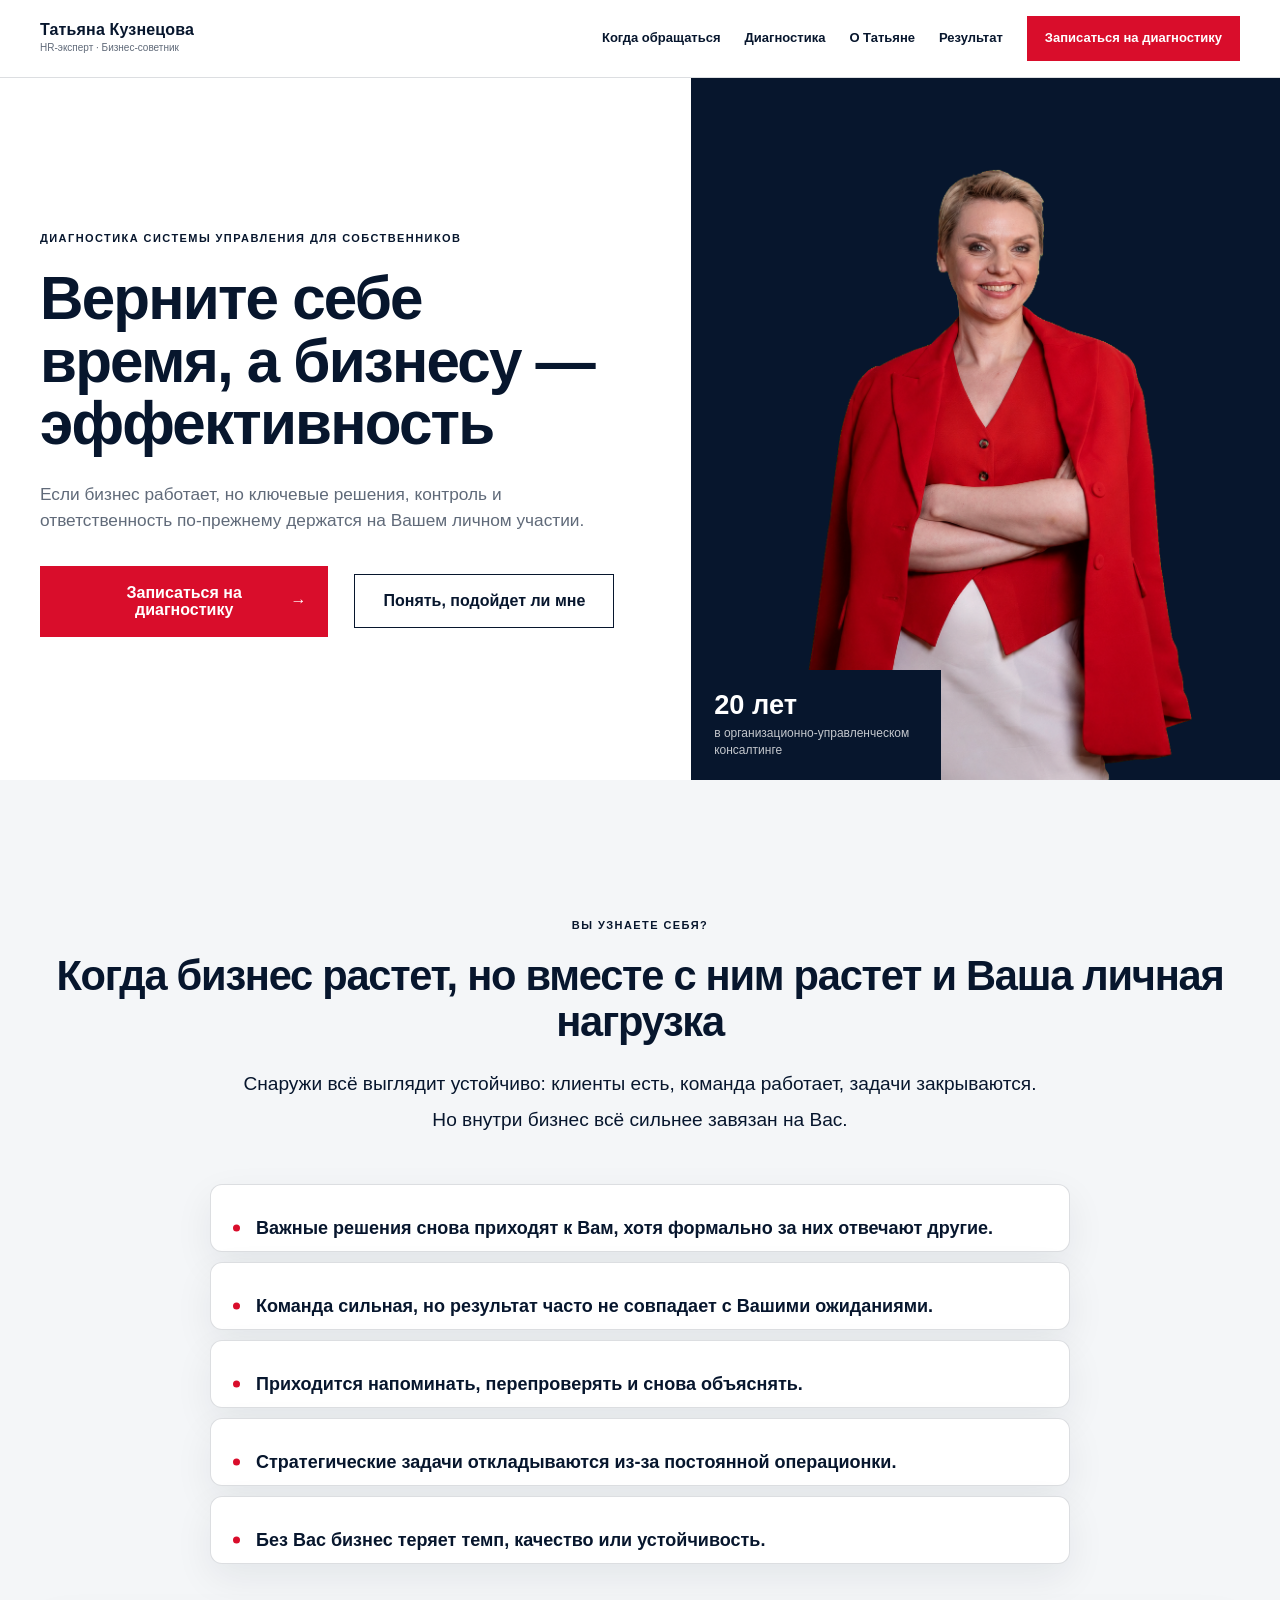
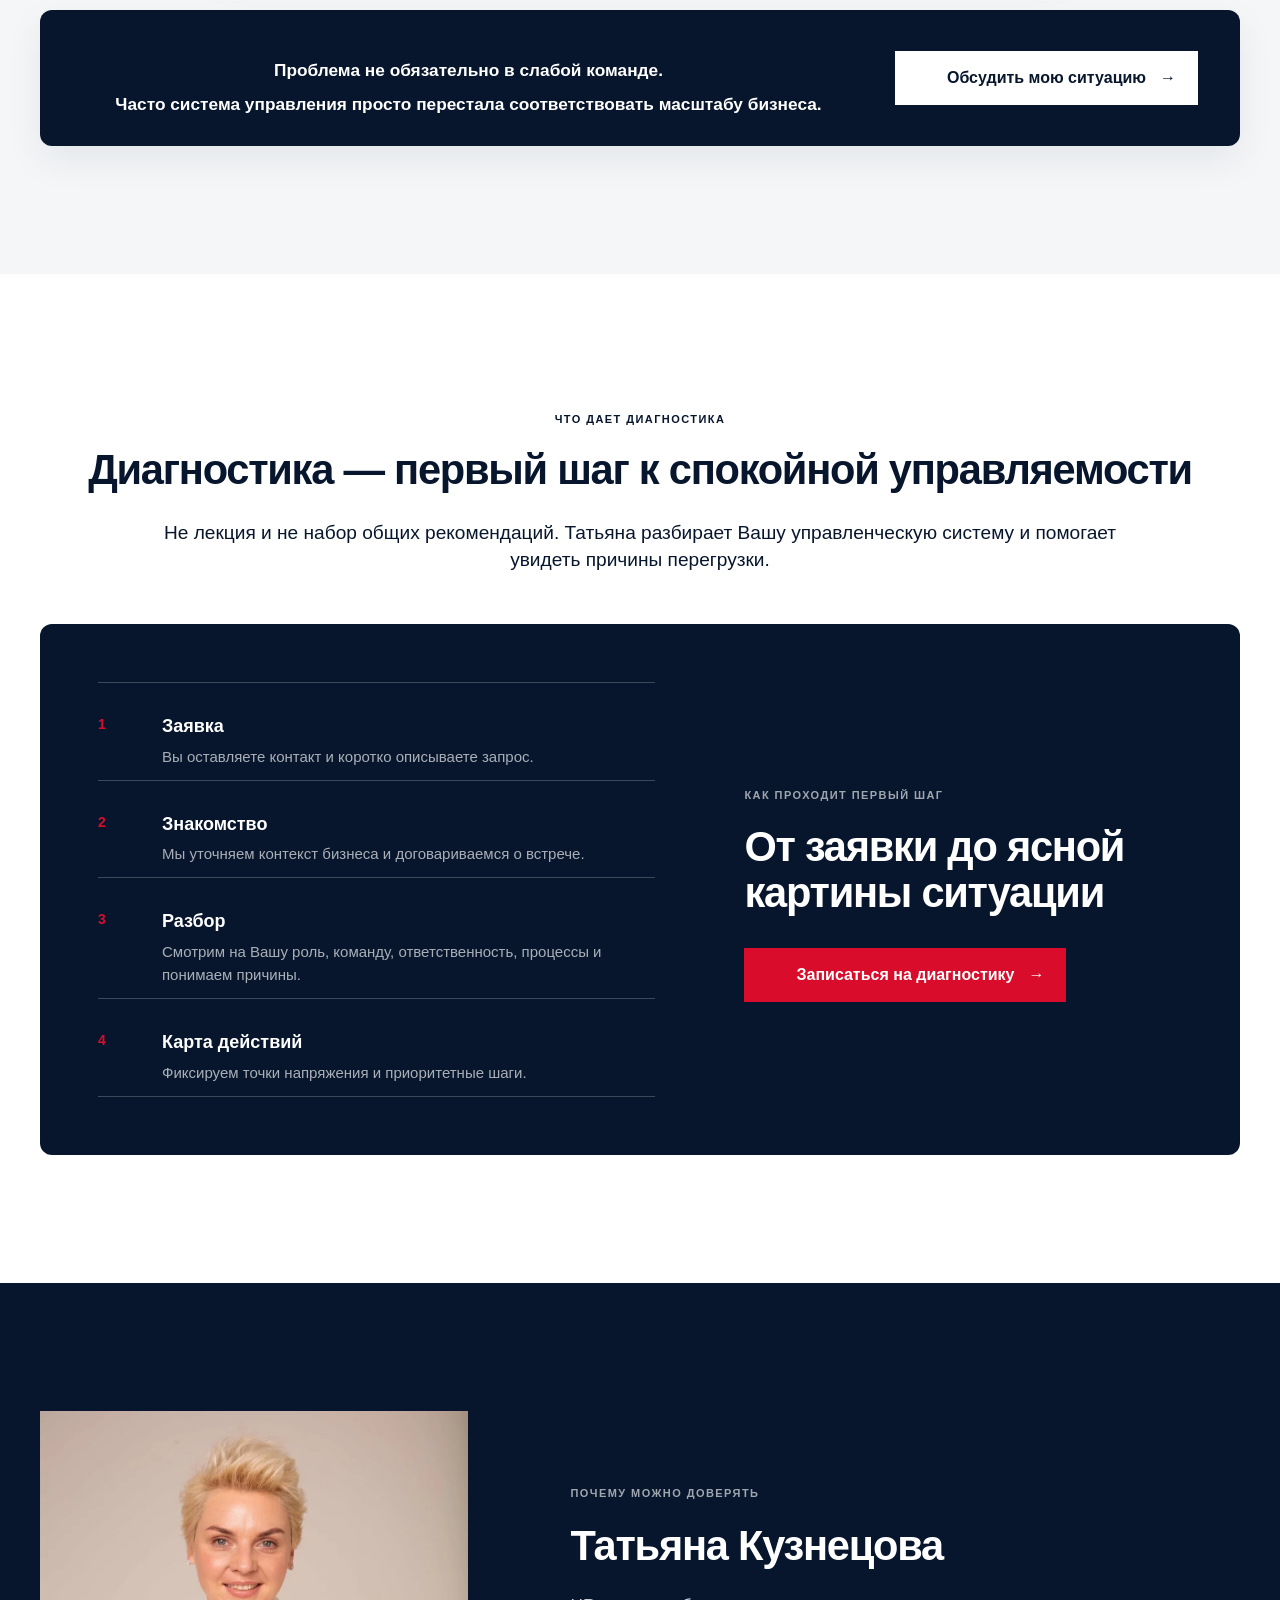
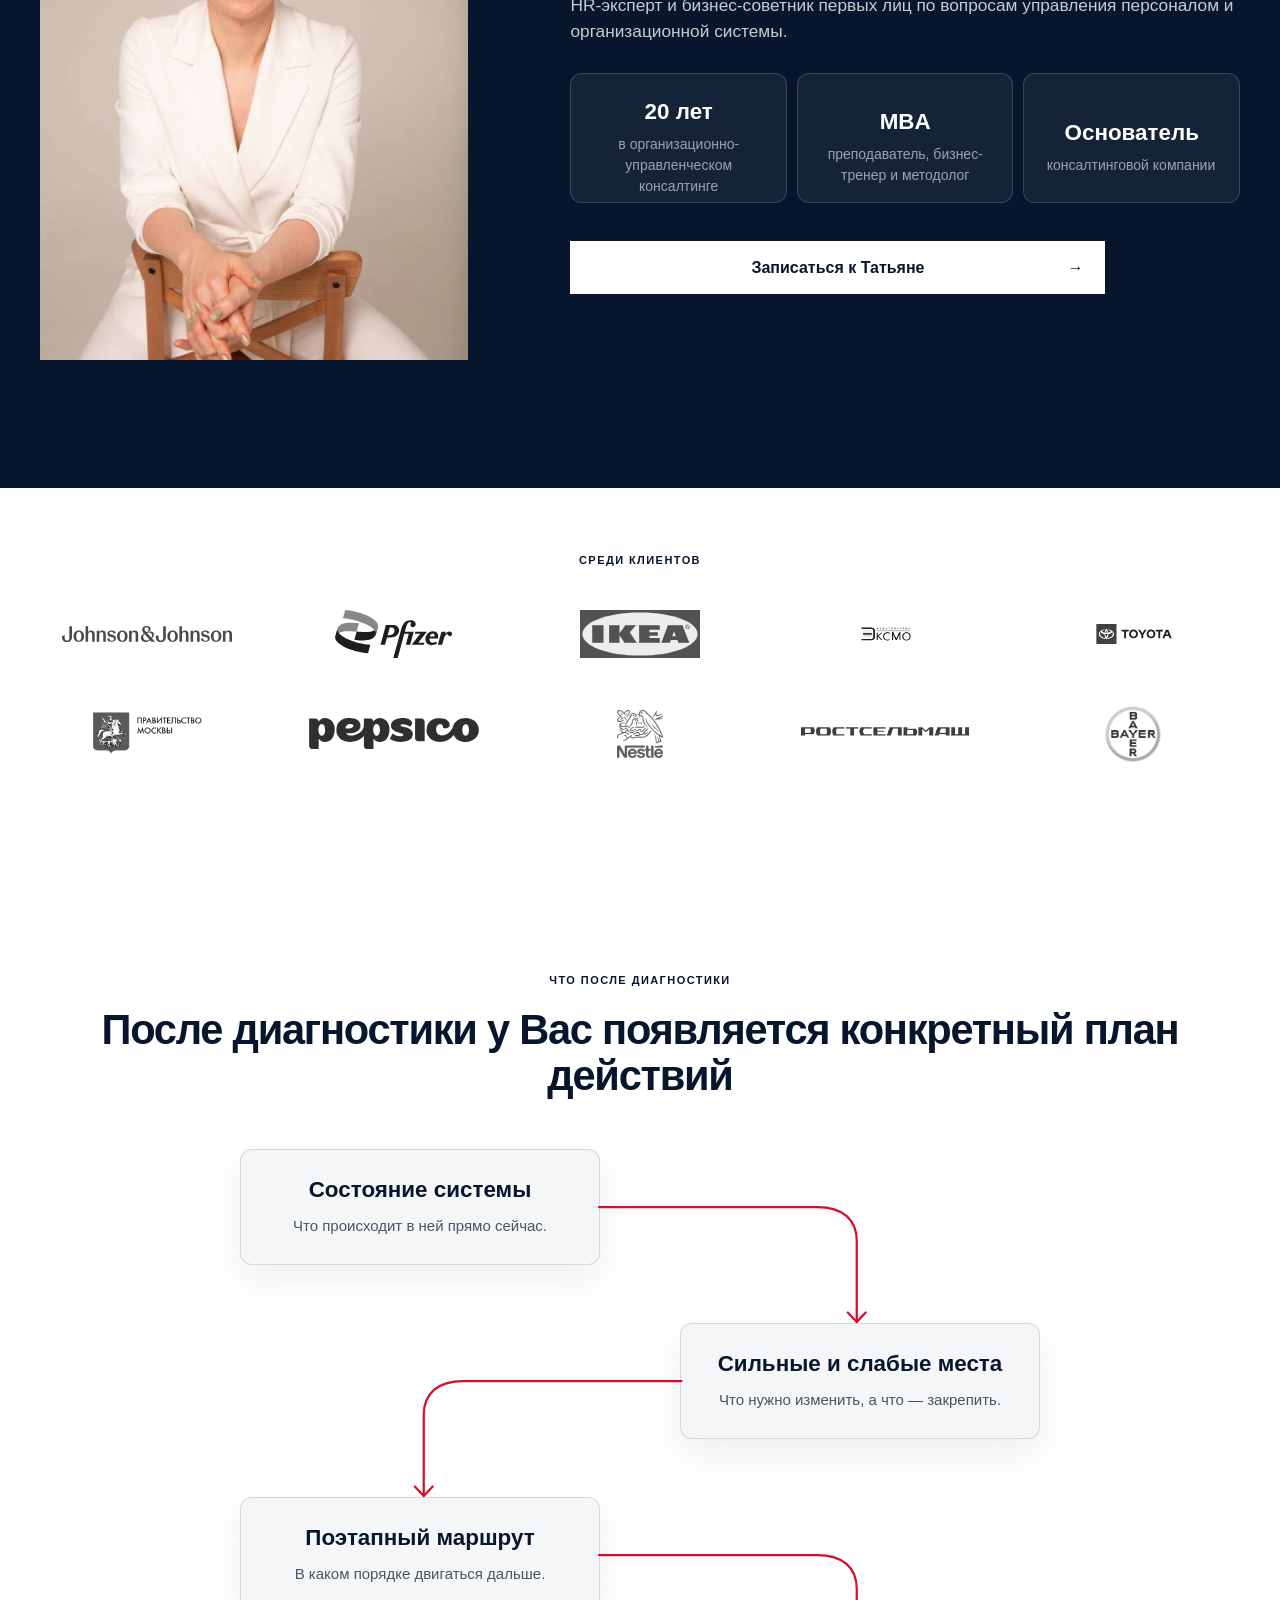
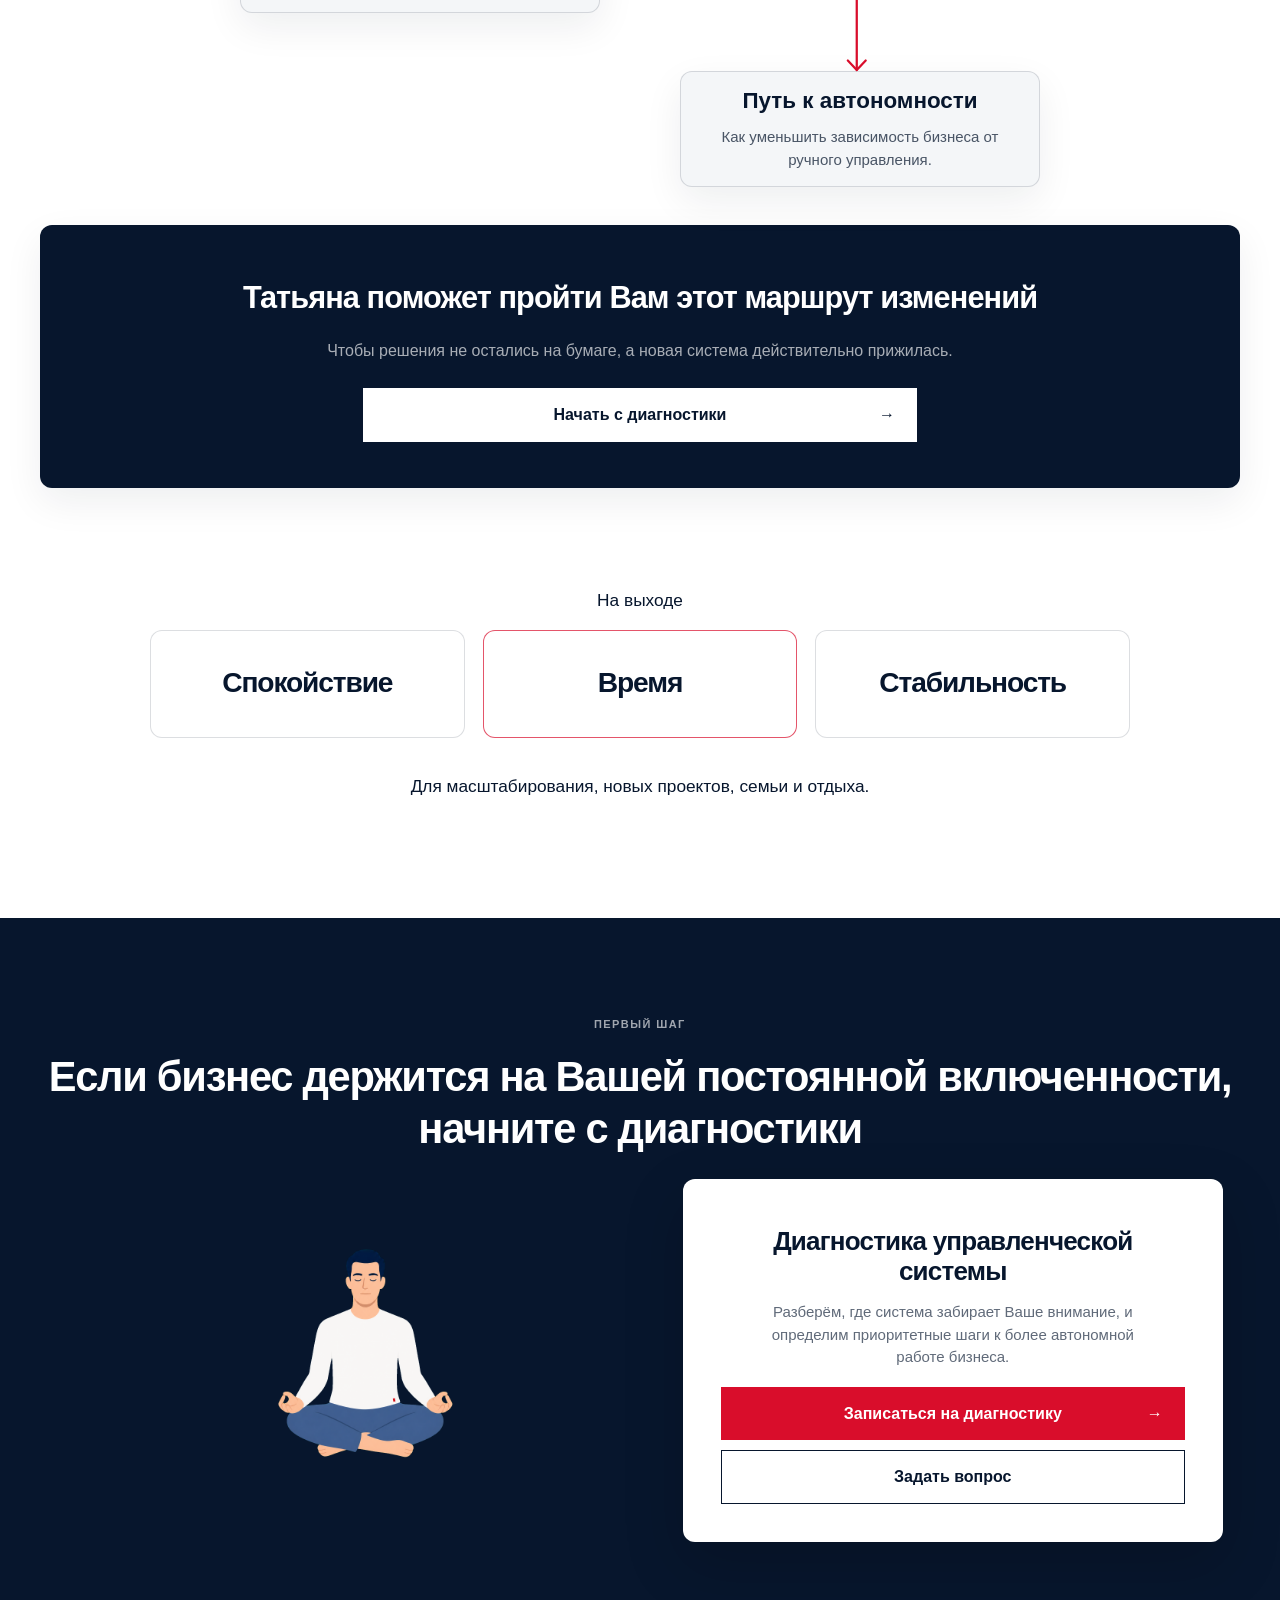
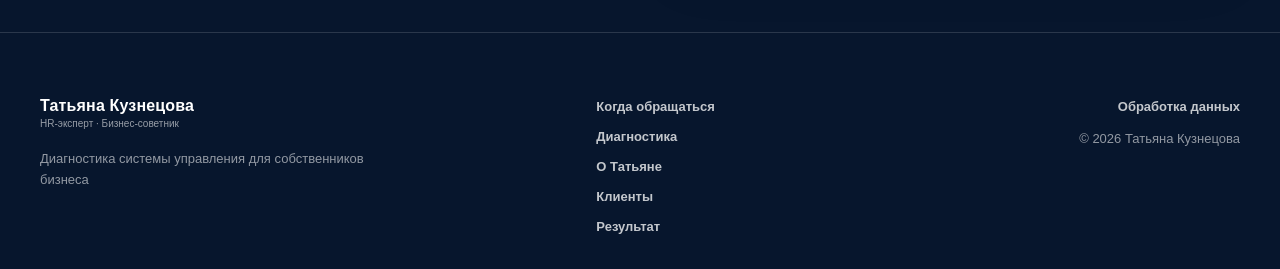
==== commit bfedaada: "2" ====
--- a/index.html
+++ b/index.html
@@ -59,12 +59,12 @@
         <p class="recognition-lead"><span>Снаружи всё выглядит устойчиво: клиенты есть, команда работает, задачи закрываются.</span><span>Но внутри бизнес всё сильнее завязан на Вас.</span></p>
       </div>
 
-      <div class="problem-grid">
-        <article><p>Важные решения снова приходят к Вам, хотя формально за них отвечают другие.</p></article>
-        <article><p>Команда сильная, но результат часто не совпадает с Вашими ожиданиями.</p></article>
-        <article><p>Приходится напоминать, перепроверять и снова объяснять.</p></article>
-        <article><p>Стратегические задачи откладываются из-за постоянной операционки.</p></article>
-        <article><p>Без Вас бизнес теряет темп, качество или устойчивость.</p></article>
+      <div class="problem-grid" role="list">
+        <article role="listitem"><p>Важные решения снова приходят к Вам, хотя формально за них отвечают другие.</p></article>
+        <article role="listitem"><p>Команда сильная, но результат часто не совпадает с Вашими ожиданиями.</p></article>
+        <article role="listitem"><p>Приходится напоминать, перепроверять и снова объяснять.</p></article>
+        <article role="listitem"><p>Стратегические задачи откладываются из-за постоянной операционки.</p></article>
+        <article role="listitem"><p>Без Вас бизнес теряет темп, качество или устойчивость.</p></article>
       </div>
 
       <div class="recognition-conclusion">
--- a/assets/css/site.css
+++ b/assets/css/site.css
@@ -81,7 +81,8 @@
 .recognition { background: var(--surface); text-align: center; }
 .problem-grid { display: grid; grid-template-columns: 1fr; gap: 10px; width: min(100%, 860px); margin: 0 auto; }
 .problem-grid article { position: relative; min-height: 0; overflow: hidden; padding: 20px 22px; border: 1px solid var(--line); border-radius: var(--radius); background: white; text-align: left; box-shadow: var(--card-shadow); }
-.problem-grid p { margin: 0; color: var(--navy); font-size: 1.12rem; font-weight: 650; line-height: 1.42; text-align: left; text-wrap: pretty; }
+.problem-grid p { position: relative; margin: 0; padding-left: 23px; color: var(--navy); font-size: 1.12rem; font-weight: 650; line-height: 1.42; text-align: left; text-wrap: pretty; }
+.problem-grid p::before { content: ""; position: absolute; top: .71em; left: 0; width: 7px; height: 7px; border-radius: 50%; background: var(--red); transform: translateY(-50%); }
 .recognition-conclusion { display: grid; grid-template-columns: 1fr auto; gap: 40px; align-items: center; margin-top: 46px; padding: 38px 42px; border-radius: var(--radius); color: white; background: var(--navy); box-shadow: var(--card-shadow); }
 .recognition-conclusion p { max-width: 760px; margin: 0 auto; color: white; font-size: 1.25rem; font-weight: 650; }
 .recognition-conclusion p span { display: block; }
